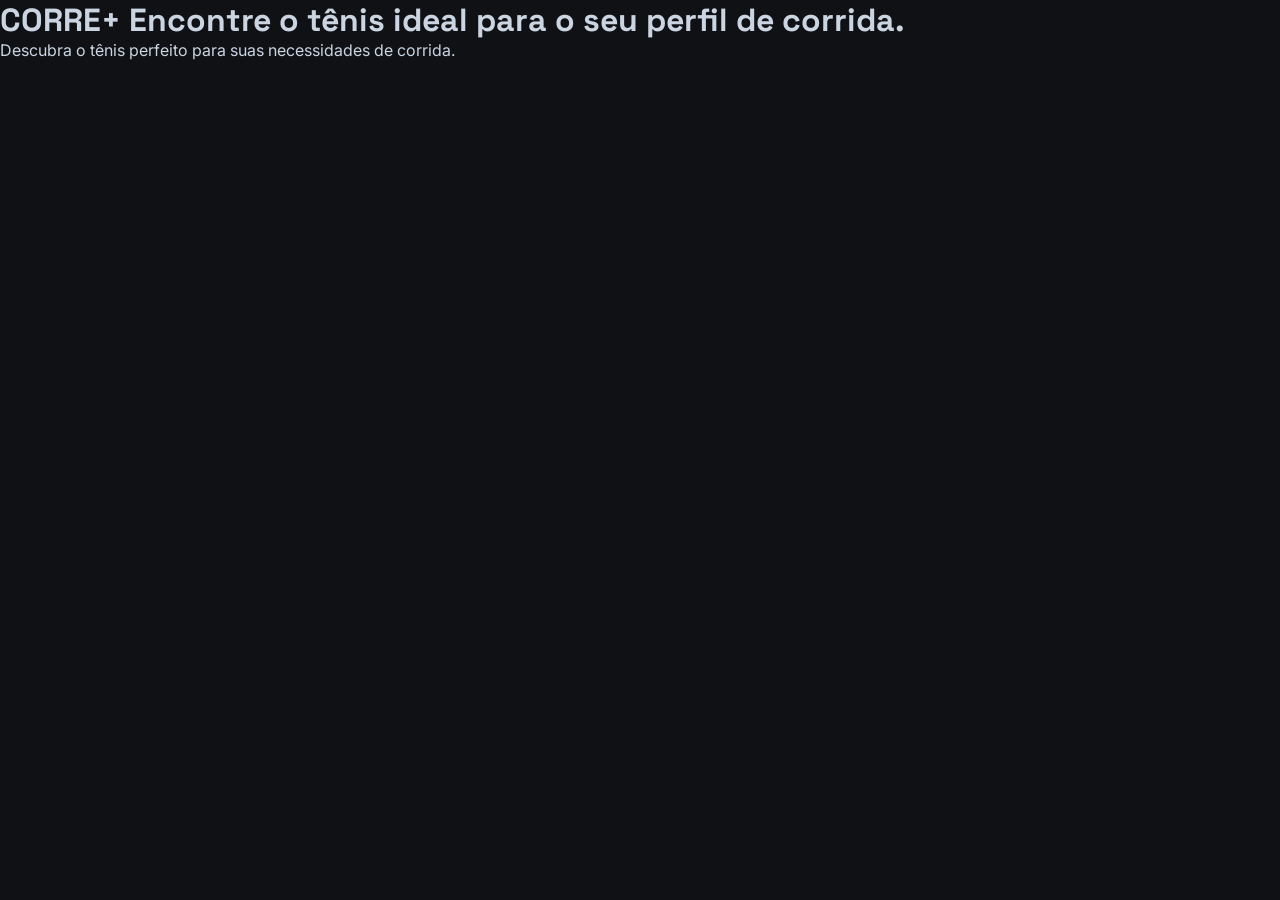
==== index.html @ ab277cb8 "Projeto CORRE+ iniciado em conjunto com gpt e gemini" ====
<!doctype html>
<html lang="pt-br">
  <head>
    <meta charset="UTF-8" />
    <meta name="viewport" content="width=device-width, initial-scale=1.0" />
    <title>CORRE+ Encontre o tênis ideal para o seu perfil de corrida.</title>
    <link rel="stylesheet" href="style.css" />
  </head>
  <body>
    <h1>CORRE+ Encontre o tênis ideal para o seu perfil de corrida.</h1>
    <p>Descubra o tênis perfeito para suas necessidades de corrida.</p>
  </body>
</html>
---- style.css ----
@charset "UTF-8";

@import url("https://fonts.googleapis.com/css2?family=Manrope:wght@200..800&family=Space+Grotesk:wght@300..700&display=swap");
@import url("https://fonts.googleapis.com/css2?family=Inter:ital,opsz,wght@0,14..32,100..900;1,14..32,100..900&family=Manrope:wght@200..800&family=Space+Grotesk:wght@300..700&display=swap");

:root {
  --font-titulos: "Space Grotesk", sans-serif;
  --font-corpo: "Inter", sans-serif;

  --bg: #0f1115;
  --surface: #181c23;
  --card: #232b36;

  --primary: #32d4ff;
  --secondary: #fc4c02;

  --success: #2ecc71;
  --warning: #f9c74f;
  --danger: #ef4444;

  --title: #ffffff;
  --text: #cbd5e1;
  --muted: #94a3b8;
}

* {
  margin: 0;
  padding: 0;
  box-sizing: border-box;
}

body {
  background-color: var(--bg);
  color: var(--text);
}

h1 {
  font-family: var(--font-titulos);
}

p {
  font-family: var(--font-corpo);
}
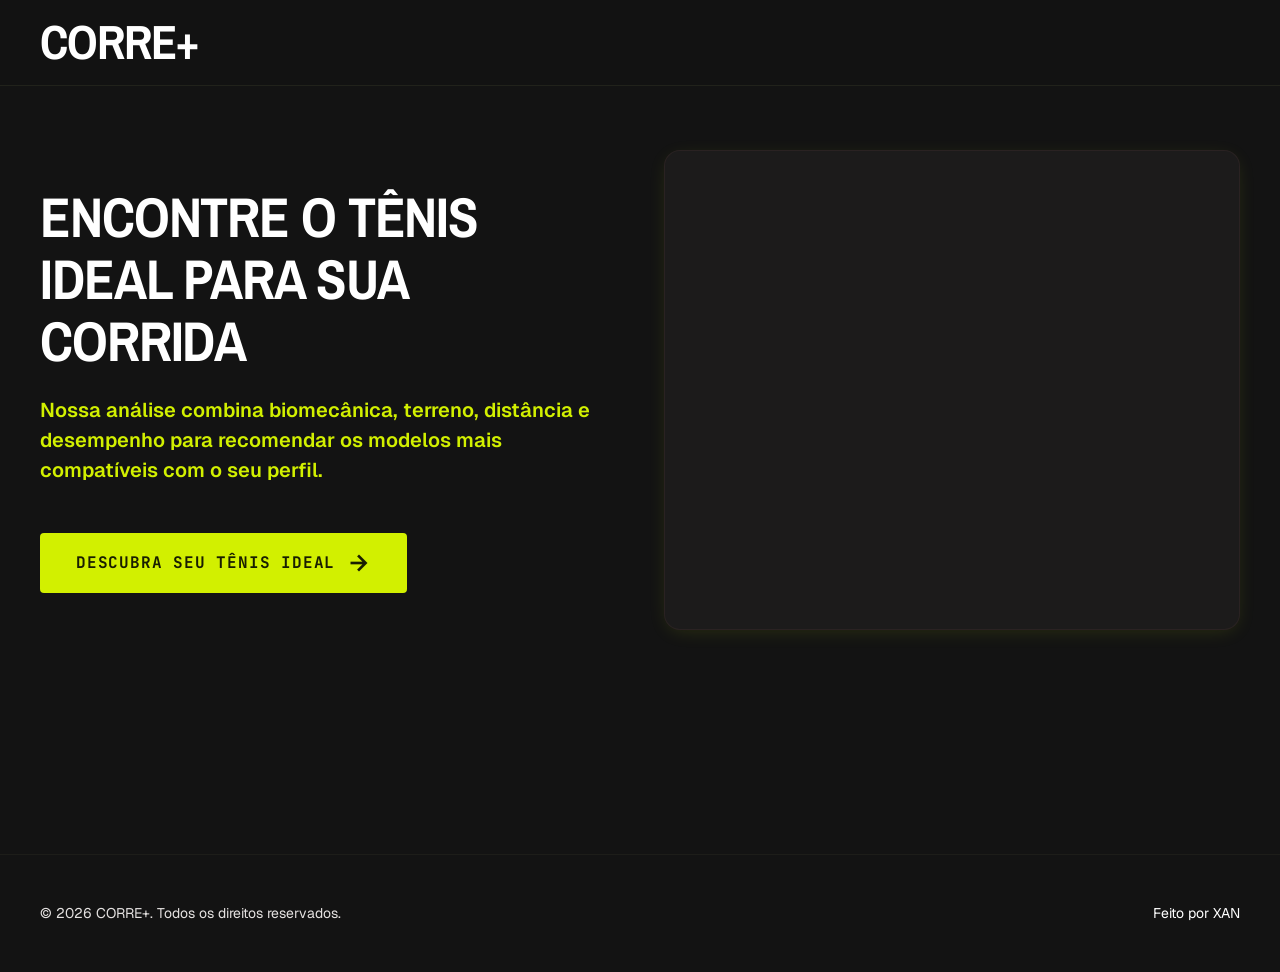
==== commit a65a6fa3: "wip" ====
--- a/index.html
+++ b/index.html
@@ -3,11 +3,85 @@
   <head>
     <meta charset="UTF-8" />
     <meta name="viewport" content="width=device-width, initial-scale=1.0" />
-    <title>CORRE+ Encontre o tênis ideal para o seu perfil de corrida.</title>
+    <title>CORRE+ | Encontre o tênis ideal para o seu perfil de corrida.</title>
+    <link href="https://fonts.googleapis.com" rel="preconnect" />
+    <link crossorigin="" href="https://fonts.gstatic.com" rel="preconnect" />
+    <link
+      href="https://fonts.googleapis.com/css2?family=Archivo+Narrow:ital,wght@0,400..700;1,400..700&amp;family=Geist:wght@100..900&amp;family=JetBrains+Mono:ital,wght@0,100..800;1,100..800&amp;display=swap"
+      rel="stylesheet"
+    />
+    <link
+      href="https://fonts.googleapis.com/css2?family=Material+Symbols+Outlined:wght,FILL@100..700,0..1&amp;display=swap"
+      rel="stylesheet"
+    />
+    <link rel="icon" type="image/png" href="favicon/favicon.ico" />
+    <link
+      rel="apple-touch-icon"
+      sizes="180x180"
+      href="favicon/apple-touch-icon.png"
+    />
+    <link rel="manifest" href="favicon/site.webmanifest" />
     <link rel="stylesheet" href="style.css" />
   </head>
   <body>
-    <h1>CORRE+ Encontre o tênis ideal para o seu perfil de corrida.</h1>
-    <p>Descubra o tênis perfeito para suas necessidades de corrida.</p>
+    <nav class="navbar">
+      <div class="brand">CORRE+</div>
+      <div class="nav-links" style="display: flex">
+        <!-- <a class="nav-item" href="#">Sobre</a> -->
+      </div>
+    </nav>
+    <main class="main-content">
+      <section class="hero-section">
+        <div class="hero-text-col">
+          <h1 class="hero-title">ENCONTRE O TÊNIS IDEAL PARA SUA CORRIDA</h1>
+          <p class="hero-subhead">
+            Nossa análise combina biomecânica, terreno, distância e desempenho
+            para recomendar os modelos mais compatíveis com o seu perfil.
+          </p>
+
+          <div class="hero-actions">
+            <button class="btn-primary">
+              DESCUBRA SEU TÊNIS IDEAL
+              <span
+                class="material-symbols-outlined"
+                style="font-variation-settings: &quot;wght&quot; 600"
+                >arrow_forward</span
+              >
+            </button>
+          </div>
+        </div>
+        <div class="hero-img-col glow-effect">
+          <div
+            class="hero-img"
+            style="
+              background-image: url(&quot;https://lh3.googleusercontent.com/aida-public/[base64]&quot;);
+              background-size: contain;
+              background-repeat: no-repeat;
+              background-color: transparent;
+            "
+          ></div>
+        </div>
+      </section>
+    </main>
+    <footer
+      style="
+        width: 100%;
+        padding: 48px var(--spacing-margin-desktop);
+        border-top: 1px solid rgba(69, 73, 50, 0.2);
+        display: flex;
+        justify-content: space-between;
+        align-items: center;
+        font-size: 14px;
+      "
+      data-stitch-orig-opacity="0.6"
+      class=""
+    >
+      <div class="">© 2026 CORRE+. Todos os direitos reservados.</div>
+      <div style="display: flex; gap: 24px">
+        <a href="https://github.com/xampsdev" target="_blank" class=""
+          >Feito por XAN</a
+        >
+      </div>
+    </footer>
   </body>
 </html>
--- a/style.css
+++ b/style.css
@@ -1,26 +1,75 @@
 @charset "UTF-8";
 
-@import url("https://fonts.googleapis.com/css2?family=Manrope:wght@200..800&family=Space+Grotesk:wght@300..700&display=swap");
-@import url("https://fonts.googleapis.com/css2?family=Inter:ital,opsz,wght@0,14..32,100..900;1,14..32,100..900&family=Manrope:wght@200..800&family=Space+Grotesk:wght@300..700&display=swap");
-
 :root {
-  --font-titulos: "Space Grotesk", sans-serif;
-  --font-corpo: "Inter", sans-serif;
-
-  --bg: #0f1115;
-  --surface: #181c23;
-  --card: #232b36;
-
-  --primary: #32d4ff;
-  --secondary: #fc4c02;
-
-  --success: #2ecc71;
-  --warning: #f9c74f;
-  --danger: #ef4444;
-
-  --title: #ffffff;
-  --text: #cbd5e1;
-  --muted: #94a3b8;
+  /* Colors */
+  --color-outline-variant: #454932;
+  --color-primary-container: #d2f000;
+  --color-on-primary-fixed-variant: #414c00;
+  --color-error: #ffb4ab;
+  --color-background: #131313;
+  --color-inverse-on-surface: #313030;
+  --color-surface-container-lowest: #0e0e0e;
+  --color-on-primary-fixed: #191e00;
+  --color-surface-dim: #131313;
+  --color-surface-container: #201f1f;
+  --color-secondary-container: #00eefc;
+  --color-on-error-container: #ffdad6;
+  --color-surface-container-low: #1c1b1b;
+  --color-primary-fixed-dim: #b8d300;
+  --color-primary-fixed: #d2f000;
+  --color-inverse-surface: #e5e2e1;
+  --color-tertiary-container: #e5e2e1;
+  --color-surface-container-highest: #353534;
+  --color-surface-container-high: #2a2a2a;
+  --color-on-tertiary-container: #656464;
+  --color-on-tertiary: #313030;
+  --color-secondary: #d3fbff;
+  --color-on-surface-variant: #c6c9ab;
+  --color-on-primary: #2c3400;
+  --color-surface: #131313;
+  --color-tertiary-fixed: #e5e2e1;
+  --color-on-tertiary-fixed: #1c1b1b;
+  --color-on-secondary-container: #00686f;
+  --color-on-secondary-fixed: #002022;
+  --color-error-container: #93000a;
+  --color-secondary-fixed: #7df4ff;
+  --color-on-error: #690005;
+  --color-surface-variant: #353534;
+  --color-on-secondary-fixed-variant: #004f54;
+  --color-on-secondary: #00363a;
+  --color-tertiary-fixed-dim: #c8c6c5;
+  --color-tertiary: #ffffff;
+  --color-secondary-fixed-dim: #00dbe9;
+  --color-primary: #ffffff;
+  --color-surface-tint: #b8d300;
+  --color-surface-bright: #3a3939;
+  --color-outline: #909378;
+  --color-on-tertiary-fixed-variant: #474746;
+  --color-on-surface: #e5e2e1;
+  --color-on-primary-container: #5d6b00;
+  --color-on-background: #e5e2e1;
+  --color-inverse-primary: #576500;
+
+  /* Typography */
+  --font-display-lg: "Archivo Narrow", sans-serif;
+  --font-headline-md: "Archivo Narrow", sans-serif;
+  --font-body-lg: "Geist", sans-serif;
+  --font-body-md: "Geist", sans-serif;
+  --font-data-value: "JetBrains Mono", monospace;
+  --font-data-label: "JetBrains Mono", monospace;
+
+  /* Spacing */
+  --spacing-grid-overlay: 32px;
+  --spacing-margin-mobile: 20px;
+  --spacing-margin-desktop: 40px;
+  --spacing-gutter: 16px;
+  --spacing-unit: 4px;
+
+  /* Border Radius */
+  --radius-default: 0.25rem;
+  --radius-lg: 0.5rem;
+  --radius-xl: 16px;
+  --radius-full: 9999px;
 }
 
 * {
@@ -30,14 +79,431 @@
 }
 
 body {
-  background-color: var(--bg);
-  color: var(--text);
-}
-
-h1 {
-  font-family: var(--font-titulos);
-}
-
-p {
-  font-family: var(--font-corpo);
-}
+  background-color: var(--color-background);
+  color: var(--color-on-background);
+  font-family: var(--font-body-md);
+  font-size: 16px;
+  line-height: 1.5;
+  min-height: 100vh;
+  position: relative;
+  overflow-x: hidden;
+}
+
+a {
+  text-decoration: none;
+  color: inherit;
+}
+
+button {
+  background: none;
+  border: none;
+  cursor: pointer;
+  font: inherit;
+  color: inherit;
+}
+
+.bg-grid-pattern {
+  background-size: var(--spacing-grid-overlay) var(--spacing-grid-overlay);
+  background-image:
+    linear-gradient(to right, rgba(255, 255, 255, 0.02) 1px, transparent 1px),
+    linear-gradient(to bottom, rgba(255, 255, 255, 0.02) 1px, transparent 1px);
+  position: fixed;
+  top: 0;
+  left: 0;
+  right: 0;
+  bottom: 0;
+  pointer-events: none;
+  z-index: 0;
+}
+
+.glow-effect {
+  box-shadow: 0 4px 20px -5px rgba(210, 240, 0, 0.15);
+}
+
+.navbar {
+  width: 100%;
+  position: sticky;
+  top: 0;
+  border-bottom: 1px solid rgba(69, 73, 50, 0.3); /* outline-variant */
+  display: flex;
+  justify-content: space-between;
+  align-items: center;
+  padding: 16px var(--spacing-margin-desktop);
+  z-index: 50;
+  backdrop-filter: blur(12px);
+  background-color: rgba(19, 19, 19, 0.8);
+}
+
+.brand {
+  font-family: var(--font-display-lg);
+  font-size: 48px;
+  line-height: 1.1;
+  letter-spacing: -0.02em;
+  font-weight: 700;
+  color: var(--color-primary);
+}
+
+.nav-links {
+  display: none;
+  align-items: center;
+  gap: 32px;
+}
+
+@media (min-width: 768px) {
+  .nav-links {
+    display: flex;
+  }
+}
+
+/* .nav-item {
+  color: var(--color-on-surface-variant);
+  font-weight: 500;
+  transition: color 0.2s;
+}
+
+.nav-item:hover {
+  color: var(--color-primary);
+}
+
+.nav-item.active {
+  color: var(--color-primary-fixed);
+  font-weight: 700;
+  border-bottom: 2px solid var(--color-primary-fixed);
+  padding-bottom: 4px;
+} */
+
+.nav-actions {
+  display: flex;
+  align-items: center;
+  gap: 16px;
+}
+
+.nav-icon {
+  color: var(--color-on-surface-variant);
+  transition: color 0.2s;
+  cursor: pointer;
+}
+
+.nav-icon:hover {
+  color: var(--color-primary);
+}
+
+.main-content {
+  position: relative;
+  z-index: 10;
+  width: 100%;
+  max-width: 1440px;
+  margin: 0 auto;
+  padding: 64px var(--spacing-margin-desktop) 128px;
+  display: flex;
+  flex-direction: column;
+  align-items: center;
+}
+
+@media (max-width: 767px) {
+  .main-content {
+    padding-left: var(--spacing-margin-mobile);
+    padding-right: var(--spacing-margin-mobile);
+  }
+  .navbar {
+    padding-left: var(--spacing-margin-mobile);
+    padding-right: var(--spacing-margin-mobile);
+  }
+}
+
+.hero-section {
+  width: 100%;
+  display: grid;
+  grid-template-columns: 1fr;
+  gap: var(--spacing-gutter);
+  margin-bottom: 96px;
+  align-items: center;
+}
+
+@media (min-width: 768px) {
+  .hero-section {
+    grid-template-columns: repeat(12, 1fr);
+    gap: 48px;
+  }
+}
+
+.hero-text-col {
+  display: flex;
+  flex-direction: column;
+  gap: 24px;
+}
+
+@media (min-width: 768px) {
+  .hero-text-col {
+    grid-column: span 6 / span 6;
+  }
+}
+
+.hero-title {
+  font-family: var(--font-display-lg);
+  font-size: 42px;
+  line-height: 1.1;
+  letter-spacing: -0.02em;
+  font-weight: 700;
+  color: var(--color-primary);
+}
+
+@media (min-width: 768px) {
+  .hero-title {
+    font-size: 56px;
+  }
+}
+
+.hero-title-highlight {
+  color: var(--color-primary-container);
+}
+
+.hero-subhead {
+  font-family: var(--font-body-lg);
+  font-size: 20px;
+  font-weight: 600;
+  color: var(--color-primary-container);
+  margin-bottom: 8px;
+}
+
+.hero-desc {
+  font-family: var(--font-body-lg);
+  font-size: 18px;
+  line-height: 1.6;
+  color: var(--color-on-surface-variant);
+  max-width: 42rem;
+}
+
+.hero-actions {
+  display: flex;
+  gap: 16px;
+  margin-top: 16px;
+}
+
+.btn-primary {
+  background-color: var(--color-primary-container);
+  color: var(--color-on-primary-fixed);
+  font-family: var(--font-data-label);
+  font-size: 16px;
+  font-weight: 700;
+  letter-spacing: 0.05em;
+  text-transform: uppercase;
+  padding: 18px 36px;
+  border-radius: var(--radius-default);
+  display: flex;
+  align-items: center;
+  gap: 12px;
+  transition:
+    background-color 0.2s,
+    transform 0.2s;
+}
+
+.btn-primary:hover {
+  background-color: var(--color-surface-tint);
+  transform: translateY(-2px);
+}
+
+.hero-img-col {
+  height: 480px;
+  position: relative;
+  border-radius: var(--radius-xl);
+  border: 1px solid rgba(73, 50, 50, 0.3);
+  background-color: var(--color-surface-container-low);
+  overflow: hidden;
+}
+
+@media (min-width: 768px) {
+  .hero-img-col {
+    grid-column: span 6 / span 6;
+  }
+}
+
+.hero-img {
+  width: 100%;
+  height: 100%;
+  background-size: cover;
+  background-position: center;
+}
+
+.quiz-section {
+  width: 100%;
+  max-width: 56rem;
+  background-color: rgba(
+    42,
+    42,
+    42,
+    0.6
+  ); /* surface-container-high with opacity */
+  backdrop-filter: blur(24px);
+  border: 1px solid rgba(69, 73, 50, 0.3);
+  border-radius: var(--radius-xl);
+  padding: 48px;
+  box-shadow: 0 10px 30px -10px rgba(0, 0, 0, 0.3);
+  position: relative;
+  overflow: hidden;
+}
+
+.quiz-header {
+  display: flex;
+  flex-direction: column;
+  gap: 24px;
+  margin-bottom: 48px;
+}
+
+.quiz-title-row {
+  display: flex;
+  justify-content: space-between;
+  align-items: flex-end;
+}
+
+.quiz-title {
+  font-family: var(--font-headline-md);
+  font-size: 28px;
+  font-weight: 600;
+  line-height: 1.2;
+  color: var(--color-primary);
+}
+
+.progress-bar-bg {
+  width: 100%;
+  height: var(--spacing-unit);
+  background-color: var(--color-surface-container-lowest);
+  border-radius: var(--radius-full);
+  overflow: hidden;
+}
+
+.progress-bar-fill {
+  height: 100%;
+  width: 25%;
+  background: var(--color-primary-container);
+  border-radius: var(--radius-full);
+}
+
+.quiz-content {
+  animation: fadeIn 0.3s ease-out;
+}
+
+@keyframes fadeIn {
+  from {
+    opacity: 0;
+    transform: translateY(10px);
+  }
+  to {
+    opacity: 1;
+    transform: translateY(0);
+  }
+}
+
+.question-title {
+  font-family: var(--font-headline-md);
+  font-size: 24px;
+  color: var(--color-primary);
+  margin-bottom: 32px;
+  text-align: center;
+}
+
+.options-grid {
+  display: grid;
+  grid-template-columns: 1fr;
+  gap: 24px;
+}
+
+@media (min-width: 768px) {
+  .options-grid {
+    grid-template-columns: repeat(3, 1fr);
+  }
+}
+
+.option-card {
+  display: flex;
+  flex-direction: column;
+  align-items: center;
+  justify-content: center;
+  gap: 16px;
+  padding: 32px;
+  border-radius: var(--radius-default);
+  transition: all 0.2s;
+  position: relative;
+}
+
+.option-card.inactive {
+  background-color: var(--color-surface-container-low);
+  border: 1px solid var(--color-outline-variant);
+}
+
+.option-card.inactive:hover {
+  border-color: var(--color-primary-container);
+  background-color: var(--color-surface-container);
+}
+
+.option-card.inactive:hover .option-icon {
+  color: var(--color-primary-container);
+}
+
+.option-card.active {
+  background-color: var(--color-surface-container);
+  border: 1px solid var(--color-primary-container);
+  overflow: hidden;
+}
+
+.option-icon {
+  font-size: 42px;
+  transition: color 0.2s;
+}
+
+.option-card.inactive .option-icon {
+  color: var(--color-on-surface-variant);
+}
+
+.option-card.active .option-icon {
+  color: var(--color-primary-container);
+}
+
+.option-title {
+  font-family: var(--font-data-label);
+  font-size: 16px;
+  font-weight: 700;
+  text-transform: uppercase;
+  color: var(--color-primary);
+}
+
+.option-desc {
+  font-family: var(--font-body-md);
+  font-size: 14px;
+  color: var(--color-on-surface-variant);
+  text-align: center;
+}
+
+.quiz-actions {
+  display: flex;
+  justify-content: flex-end;
+  margin-top: 48px;
+}
+
+.btn-secondary {
+  background-color: transparent;
+  border: 1px solid var(--color-primary-container);
+  color: var(--color-primary-container);
+  font-family: var(--font-data-label);
+  font-size: 14px;
+  font-weight: 700;
+  text-transform: uppercase;
+  padding: 16px 36px;
+  border-radius: var(--radius-default);
+  display: flex;
+  align-items: center;
+  gap: 8px;
+  transition: background-color 0.2s;
+}
+
+.btn-secondary:hover {
+  background-color: rgba(210, 240, 0, 0.1);
+}
+
+footer a {
+  color: var(--color-tertiary);
+  text-decoration: none;
+}
+footer a:hover {
+  color: var(--color-primary-container);
+}
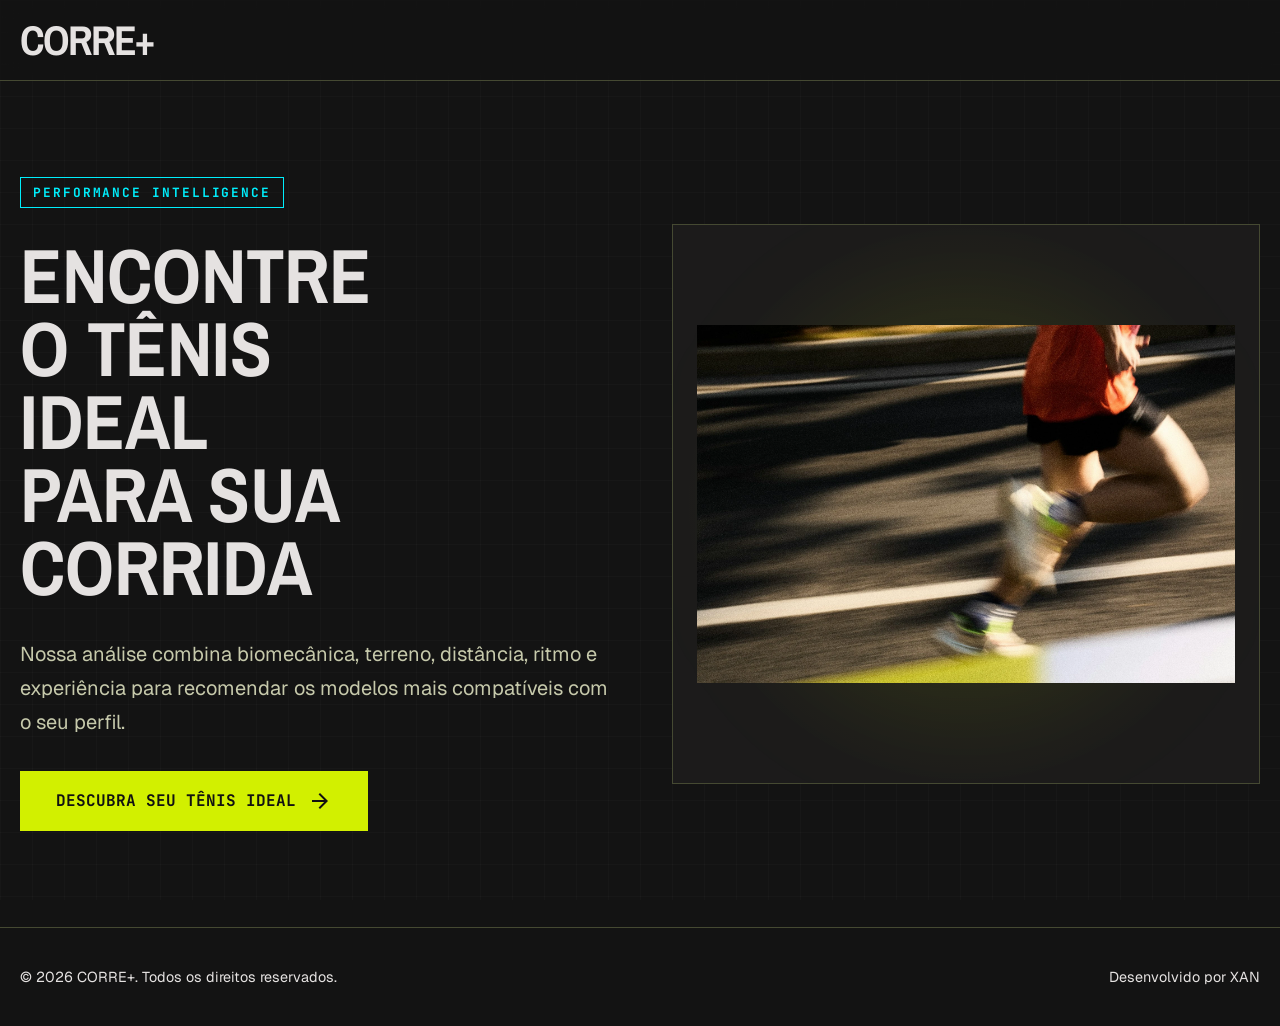
==== commit 152c9b4a: "muita coisa" ====
--- a/index.html
+++ b/index.html
@@ -1,86 +1,101 @@
 <!doctype html>
-<html lang="pt-br">
+<html lang="pt-BR">
   <head>
     <meta charset="UTF-8" />
     <meta name="viewport" content="width=device-width, initial-scale=1.0" />
-    <title>CORRE+ | Encontre o tênis ideal para o seu perfil de corrida.</title>
-    <link href="https://fonts.googleapis.com" rel="preconnect" />
-    <link crossorigin="" href="https://fonts.gstatic.com" rel="preconnect" />
+
+    <title>CORRE+ | Encontre o tênis ideal para sua corrida</title>
+
+    <meta
+      name="description"
+      content="Descubra o tênis ideal para corrida através de uma análise baseada em biomecânica, terreno, distância e desempenho."
+    />
+
+    <!-- Google Fonts -->
+
+    <link rel="preconnect" href="https://fonts.googleapis.com" />
+    <link rel="preconnect" href="https://fonts.gstatic.com" crossorigin />
+
     <link
-      href="https://fonts.googleapis.com/css2?family=Archivo+Narrow:ital,wght@0,400..700;1,400..700&amp;family=Geist:wght@100..900&amp;family=JetBrains+Mono:ital,wght@0,100..800;1,100..800&amp;display=swap"
+      href="https://fonts.googleapis.com/css2?family=Archivo+Narrow:wght@400;600;700&family=Geist:wght@300;400;500;600;700&family=JetBrains+Mono:wght@400;500;700&display=swap"
       rel="stylesheet"
     />
+
+    <!-- Material Symbols -->
+
     <link
-      href="https://fonts.googleapis.com/css2?family=Material+Symbols+Outlined:wght,FILL@100..700,0..1&amp;display=swap"
+      href="https://fonts.googleapis.com/css2?family=Material+Symbols+Outlined"
       rel="stylesheet"
     />
-    <link rel="icon" type="image/png" href="favicon/favicon.ico" />
+
+    <!-- Favicons -->
+
+    <link rel="icon" href="favicon/favicon.ico" />
     <link
       rel="apple-touch-icon"
       sizes="180x180"
       href="favicon/apple-touch-icon.png"
     />
+
     <link rel="manifest" href="favicon/site.webmanifest" />
-    <link rel="stylesheet" href="style.css" />
+
+    <!-- CSS -->
+
+    <link rel="stylesheet" href="css/main.css" />
+    <link rel="stylesheet" href="css/paginas/home.css" />
   </head>
+
   <body>
-    <nav class="navbar">
-      <div class="brand">CORRE+</div>
-      <div class="nav-links" style="display: flex">
-        <!-- <a class="nav-item" href="#">Sobre</a> -->
+    <div class="bg-grid"></div>
+
+    <header class="navbar">
+      <div class="container">
+        <a href="index.html" class="brand"> CORRE+ </a>
       </div>
-    </nav>
-    <main class="main-content">
-      <section class="hero-section">
-        <div class="hero-text-col">
+    </header>
+
+    <main>
+      <section class="hero container">
+        <div class="hero-content">
+          <span class="hero-tag"> PERFORMANCE INTELLIGENCE </span>
+
           <h1 class="hero-title">ENCONTRE O TÊNIS IDEAL PARA SUA CORRIDA</h1>
-          <p class="hero-subhead">
-            Nossa análise combina biomecânica, terreno, distância e desempenho
-            para recomendar os modelos mais compatíveis com o seu perfil.
+
+          <p class="hero-subtitle">
+            Nossa análise combina biomecânica, terreno, distância, ritmo e
+            experiência para recomendar os modelos mais compatíveis com o seu
+            perfil.
           </p>
 
           <div class="hero-actions">
-            <button class="btn-primary">
-              DESCUBRA SEU TÊNIS IDEAL
-              <span
-                class="material-symbols-outlined"
-                style="font-variation-settings: &quot;wght&quot; 600"
-                >arrow_forward</span
-              >
-            </button>
+            <a href="quiz.html" class="btn btn-primary">
+              Descubra seu tênis ideal
+
+              <span class="material-symbols-outlined"> arrow_forward </span>
+            </a>
           </div>
         </div>
-        <div class="hero-img-col glow-effect">
-          <div
-            class="hero-img"
-            style="
-              background-image: url(&quot;https://lh3.googleusercontent.com/aida-public/[base64]&quot;);
-              background-size: contain;
-              background-repeat: no-repeat;
-              background-color: transparent;
-            "
-          ></div>
+
+        <div class="hero-image">
+          <img
+            src="imgs/home-shoes.webp"
+            alt="Corredor em análise biomecânica"
+          />
         </div>
       </section>
     </main>
-    <footer
-      style="
-        width: 100%;
-        padding: 48px var(--spacing-margin-desktop);
-        border-top: 1px solid rgba(69, 73, 50, 0.2);
-        display: flex;
-        justify-content: space-between;
-        align-items: center;
-        font-size: 14px;
-      "
-      data-stitch-orig-opacity="0.6"
-      class=""
-    >
-      <div class="">© 2026 CORRE+. Todos os direitos reservados.</div>
-      <div style="display: flex; gap: 24px">
-        <a href="https://github.com/xampsdev" target="_blank" class=""
-          >Feito por XAN</a
+
+    <footer class="footer">
+      <div class="container">
+        <p>© 2026 CORRE+. Todos os direitos reservados.</p>
+
+        <a
+          href="https://github.com/xampsdev"
+          target="_blank"
+          rel="noopener noreferrer"
         >
+          Desenvolvido por XAN
+        </a>
       </div>
     </footer>
   </body>
--- a/css/main.css
+++ b/css/main.css
@@ -0,0 +1,8 @@
+@import url("reset.css");
+@import url("tokens.css");
+@import url("base.css");
+@import url("layout.css");
+
+@import url("componentes/buttons.css");
+@import url("componentes/navbar.css");
+@import url("componentes/footer.css");
--- a/css/paginas/home.css
+++ b/css/paginas/home.css
@@ -0,0 +1,211 @@
+/* ==========================================================
+   HERO
+========================================================== */
+
+.hero {
+  min-height: calc(100vh - 80px);
+
+  display: grid;
+  align-items: center;
+  gap: var(--space-8);
+
+  padding: var(--space-9) 0;
+}
+
+@media (min-width: 992px) {
+  .hero {
+    grid-template-columns: repeat(2, 1fr);
+  }
+}
+
+/* ==========================================================
+   HERO CONTENT
+========================================================== */
+
+.hero-content {
+  display: flex;
+  flex-direction: column;
+  gap: var(--space-6);
+}
+
+.hero-tag {
+  display: inline-flex;
+  align-self: flex-start;
+
+  padding: 6px 12px;
+
+  border: 1px solid var(--secondary);
+
+  color: var(--secondary);
+
+  font-family: var(--font-mono);
+  font-size: 0.8rem;
+  font-weight: 700;
+  letter-spacing: 0.12rem;
+
+  text-transform: uppercase;
+}
+
+.hero-title {
+  font-family: var(--font-title);
+
+  font-size: var(--fs-display);
+
+  font-weight: 700;
+
+  line-height: 0.95;
+
+  text-transform: uppercase;
+
+  color: var(--text);
+
+  max-width: 10ch;
+}
+
+.hero-subtitle {
+  max-width: 650px;
+
+  font-size: var(--fs-subtitle);
+
+  line-height: 1.7;
+
+  color: var(--text-muted);
+}
+
+.hero-actions {
+  display: flex;
+  flex-wrap: wrap;
+  gap: var(--space-4);
+}
+
+/* ==========================================================
+   HERO IMAGE
+========================================================== */
+
+.hero-image {
+  position: relative;
+
+  display: flex;
+  justify-content: center;
+  align-items: center;
+
+  min-height: 560px;
+
+  padding: var(--space-5);
+
+  background: var(--surface);
+
+  border: 1px solid var(--border);
+
+  overflow: hidden;
+}
+
+.hero-image::before {
+  content: "";
+
+  position: absolute;
+
+  inset: 0;
+
+  background: radial-gradient(
+    circle at center,
+    rgba(210, 240, 0, 0.1),
+    transparent 70%
+  );
+
+  pointer-events: none;
+}
+
+.hero-image img {
+  width: 100%;
+  height: auto;
+
+  object-fit: contain;
+
+  z-index: 2;
+
+  animation: float 6s ease-in-out infinite;
+}
+
+/* ==========================================================
+   GLOW
+========================================================== */
+
+.hero-image::after {
+  content: "";
+
+  position: absolute;
+
+  width: 320px;
+  height: 320px;
+
+  border-radius: 50%;
+
+  background: rgba(210, 240, 0, 0.1);
+
+  filter: blur(90px);
+
+  z-index: 1;
+}
+
+/* ==========================================================
+   ANIMATION
+========================================================== */
+
+@keyframes float {
+  0% {
+    transform: translateY(0);
+  }
+
+  50% {
+    transform: translateY(-10px);
+  }
+
+  100% {
+    transform: translateY(0);
+  }
+}
+
+/* ==========================================================
+   RESPONSIVO
+========================================================== */
+
+@media (max-width: 991px) {
+  .hero {
+    padding: var(--space-8) 0;
+  }
+
+  .hero-content {
+    order: 2;
+
+    text-align: center;
+
+    align-items: center;
+  }
+
+  .hero-title {
+    max-width: 100%;
+  }
+
+  .hero-subtitle {
+    max-width: 100%;
+  }
+
+  .hero-image {
+    order: 1;
+
+    min-height: 380px;
+  }
+}
+
+@media (max-width: 576px) {
+  .hero {
+    gap: var(--space-6);
+  }
+
+  .hero-image {
+    min-height: 280px;
+
+    padding: var(--space-4);
+  }
+}
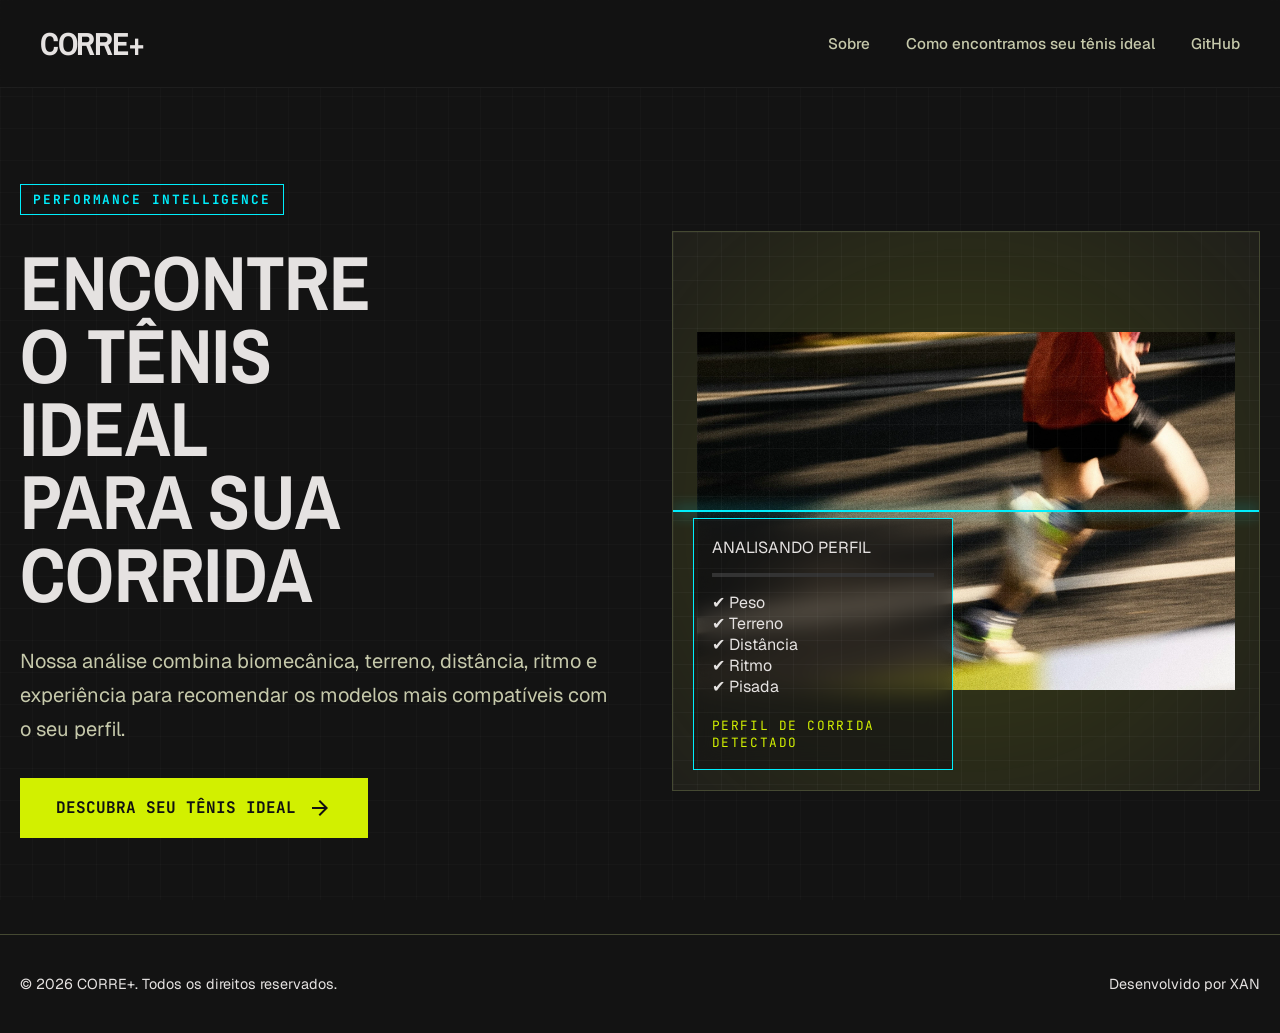
==== commit 392a7654: "home index, css e js wip" ====
--- a/index.html
+++ b/index.html
@@ -48,10 +48,26 @@
   <body>
     <div class="bg-grid"></div>
 
-    <header class="navbar">
-      <div class="container">
-        <a href="index.html" class="brand"> CORRE+ </a>
+    <header class="navbar" id="navbar">
+      <div class="brand">
+        <a href="index.html">CORRE+</a>
       </div>
+
+      <nav>
+        <ul class="nav-links">
+          <li><a href="#sobre">Sobre</a></li>
+          <li><a href="#como-funciona">Como encontramos seu tênis ideal</a></li>
+          <li>
+            <a
+              href="https://github.com/xampsdev/Corre-"
+              target="_blank"
+              rel="noopener noreferrer"
+            >
+              GitHub
+            </a>
+          </li>
+        </ul>
+      </nav>
     </header>
 
     <main>
@@ -77,10 +93,31 @@
         </div>
 
         <div class="hero-image">
-          <img
-            src="imgs/home-shoes.webp"
-            alt="Corredor em análise biomecânica"
-          />
+          <img src="imgs/home-shoes.webp" alt="Corredor" />
+
+          <div class="scanner-line"></div>
+
+          <div class="hud">
+            <span class="hud-title"> ANALISANDO PERFIL </span>
+
+            <div class="progress">
+              <div class="progress-fill"></div>
+            </div>
+
+            <ul>
+              <li>✔ Peso</li>
+
+              <li>✔ Terreno</li>
+
+              <li>✔ Distância</li>
+
+              <li>✔ Ritmo</li>
+
+              <li>✔ Pisada</li>
+            </ul>
+
+            <span class="hud-status"> PERFIL DE CORRIDA DETECTADO </span>
+          </div>
         </div>
       </section>
     </main>
@@ -98,5 +135,6 @@
         </a>
       </div>
     </footer>
+    <script src="js/home.js"></script>
   </body>
 </html>
--- a/css/paginas/home.css
+++ b/css/paginas/home.css
@@ -105,15 +105,11 @@
 
   position: absolute;
 
-  inset: 0;
-
-  background: radial-gradient(
-    circle at center,
-    rgba(210, 240, 0, 0.1),
-    transparent 70%
-  );
-
-  pointer-events: none;
+  inset: -30%;
+
+  background: radial-gradient(circle, rgba(210, 240, 0, 0.18), transparent 70%);
+
+  filter: blur(70px);
 }
 
 .hero-image img {
@@ -122,9 +118,113 @@
 
   object-fit: contain;
 
-  z-index: 2;
+  z-index: 0;
 
   animation: float 6s ease-in-out infinite;
+}
+
+.scanner-line {
+  position: absolute;
+
+  left: 0;
+
+  width: 100%;
+
+  height: 2px;
+
+  background: var(--secondary);
+
+  box-shadow: 0 0 15px var(--secondary);
+
+  animation: scan 4s linear infinite;
+}
+
+@keyframes scan {
+  0% {
+    top: 5%;
+  }
+
+  100% {
+    top: 95%;
+  }
+}
+
+.hud {
+  position: absolute;
+
+  bottom: 20px;
+
+  left: 20px;
+
+  width: 260px;
+
+  padding: 18px;
+
+  background: rgba(20, 20, 20, 0.65);
+
+  backdrop-filter: blur(12px);
+
+  border: 1px solid var(--secondary);
+}
+
+.hud-status {
+  display: block;
+
+  margin-top: 20px;
+
+  font-family: var(--font-mono);
+
+  font-size: 0.8rem;
+
+  color: var(--primary);
+
+  letter-spacing: 0.1rem;
+}
+
+.progress {
+  height: 4px;
+
+  background: #333;
+
+  margin: 15px 0;
+
+  overflow: hidden;
+}
+
+.progress-fill {
+  width: 0;
+
+  height: 100%;
+
+  background: linear-gradient(90deg, var(--secondary), var(--primary));
+
+  animation: loading 3s infinite;
+}
+
+@keyframes loading {
+  0% {
+    width: 0;
+  }
+
+  100% {
+    width: 100%;
+  }
+}
+
+.crosshair {
+  position: absolute;
+
+  top: 50%;
+
+  left: 50%;
+
+  width: 40px;
+
+  height: 40px;
+
+  transform: translate(-50%, -50%);
+
+  border: 1px solid var(--secondary);
 }
 
 /* ==========================================================
@@ -136,16 +236,15 @@
 
   position: absolute;
 
-  width: 320px;
-  height: 320px;
-
-  border-radius: 50%;
-
-  background: rgba(210, 240, 0, 0.1);
-
-  filter: blur(90px);
-
-  z-index: 1;
+  inset: 0;
+
+  background-image:
+    linear-gradient(rgba(255, 255, 255, 0.03) 1px, transparent 1px),
+    linear-gradient(90deg, rgba(255, 255, 255, 0.03) 1px, transparent 1px);
+
+  background-size: 24px 24px;
+
+  pointer-events: none;
 }
 
 /* ==========================================================
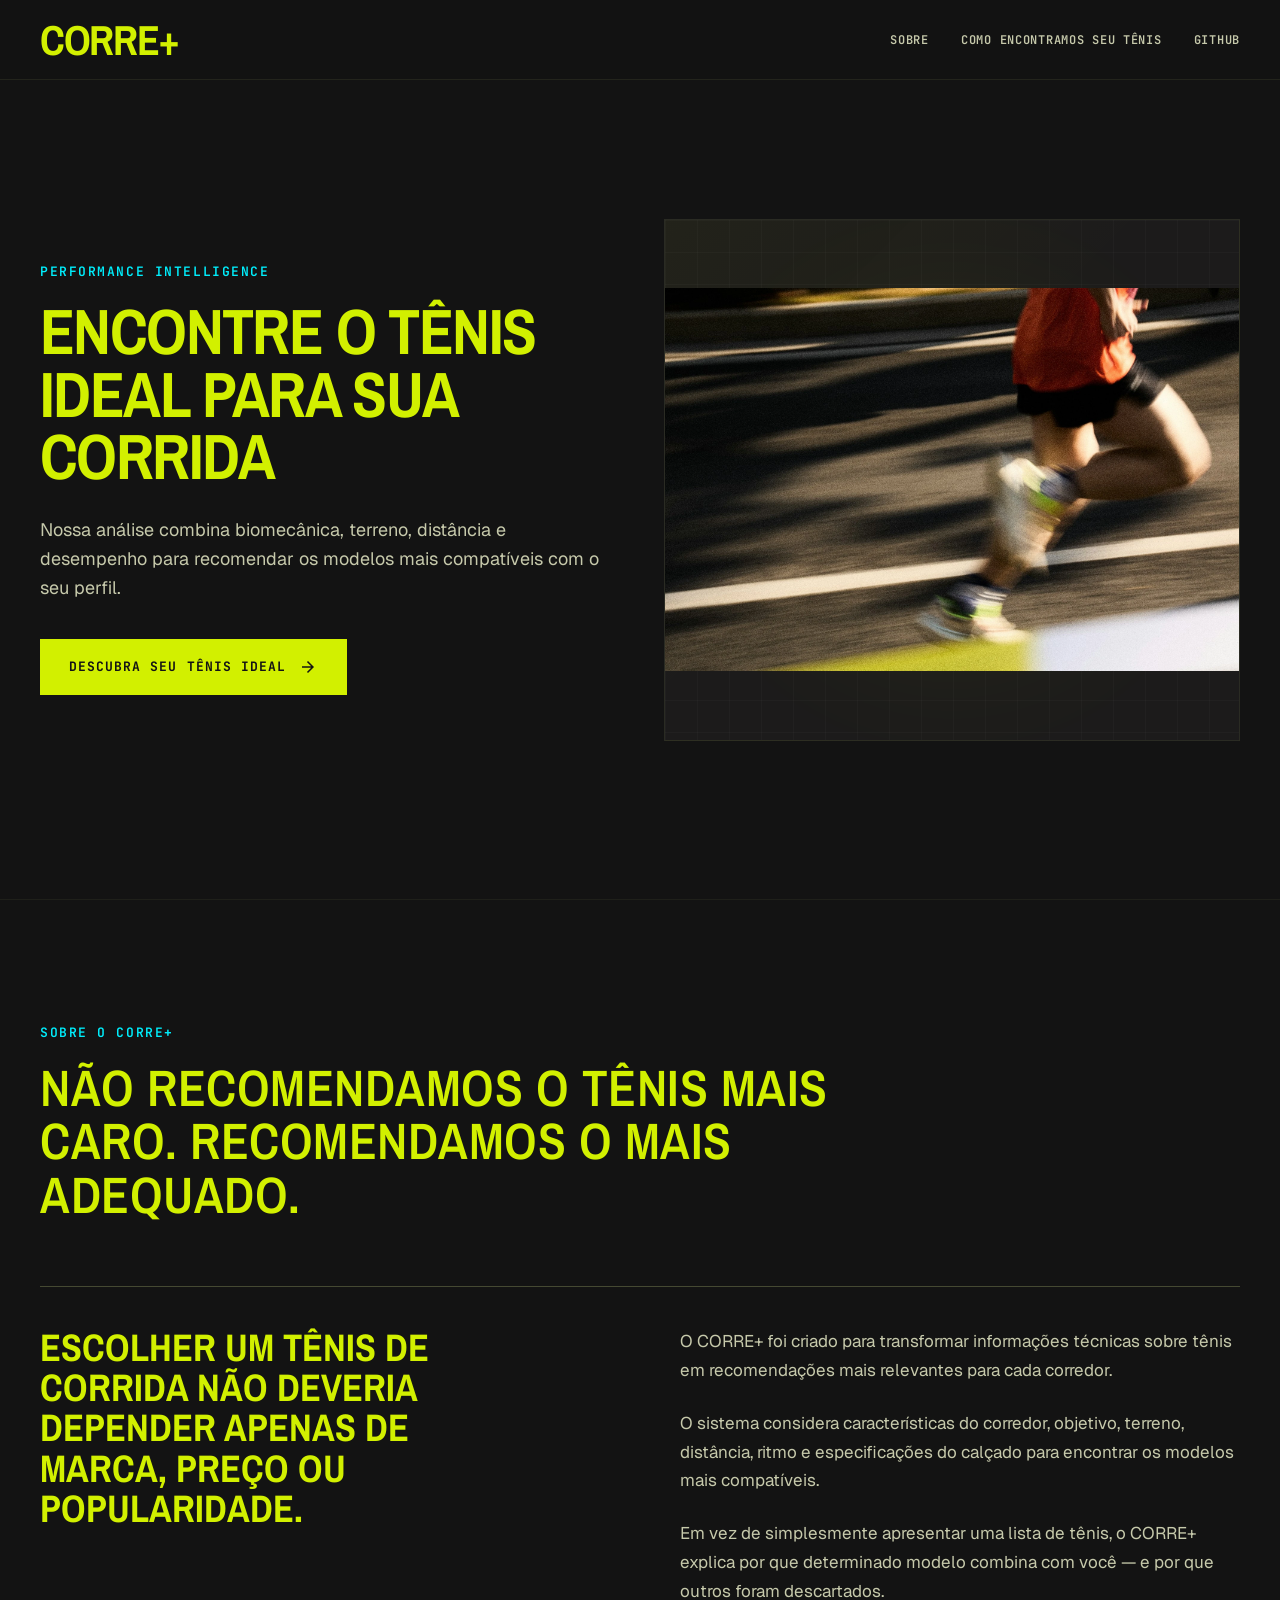
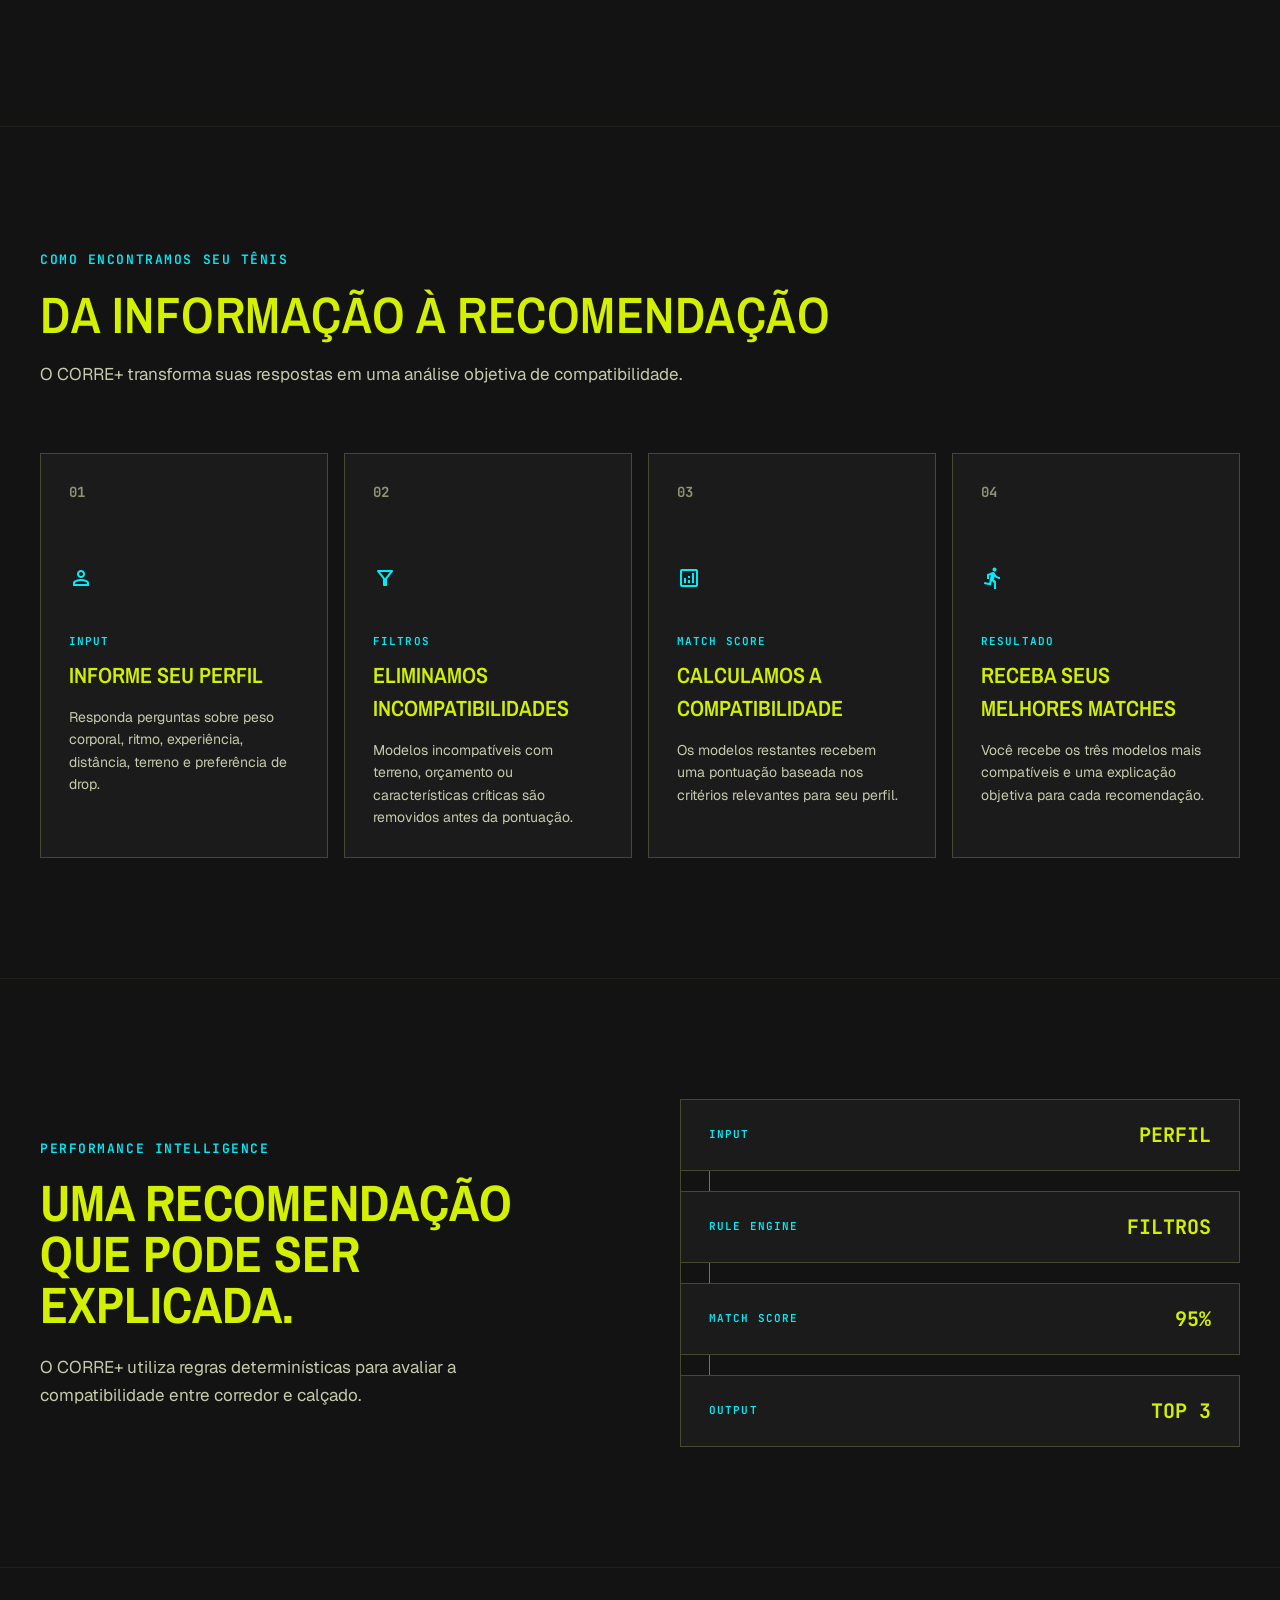
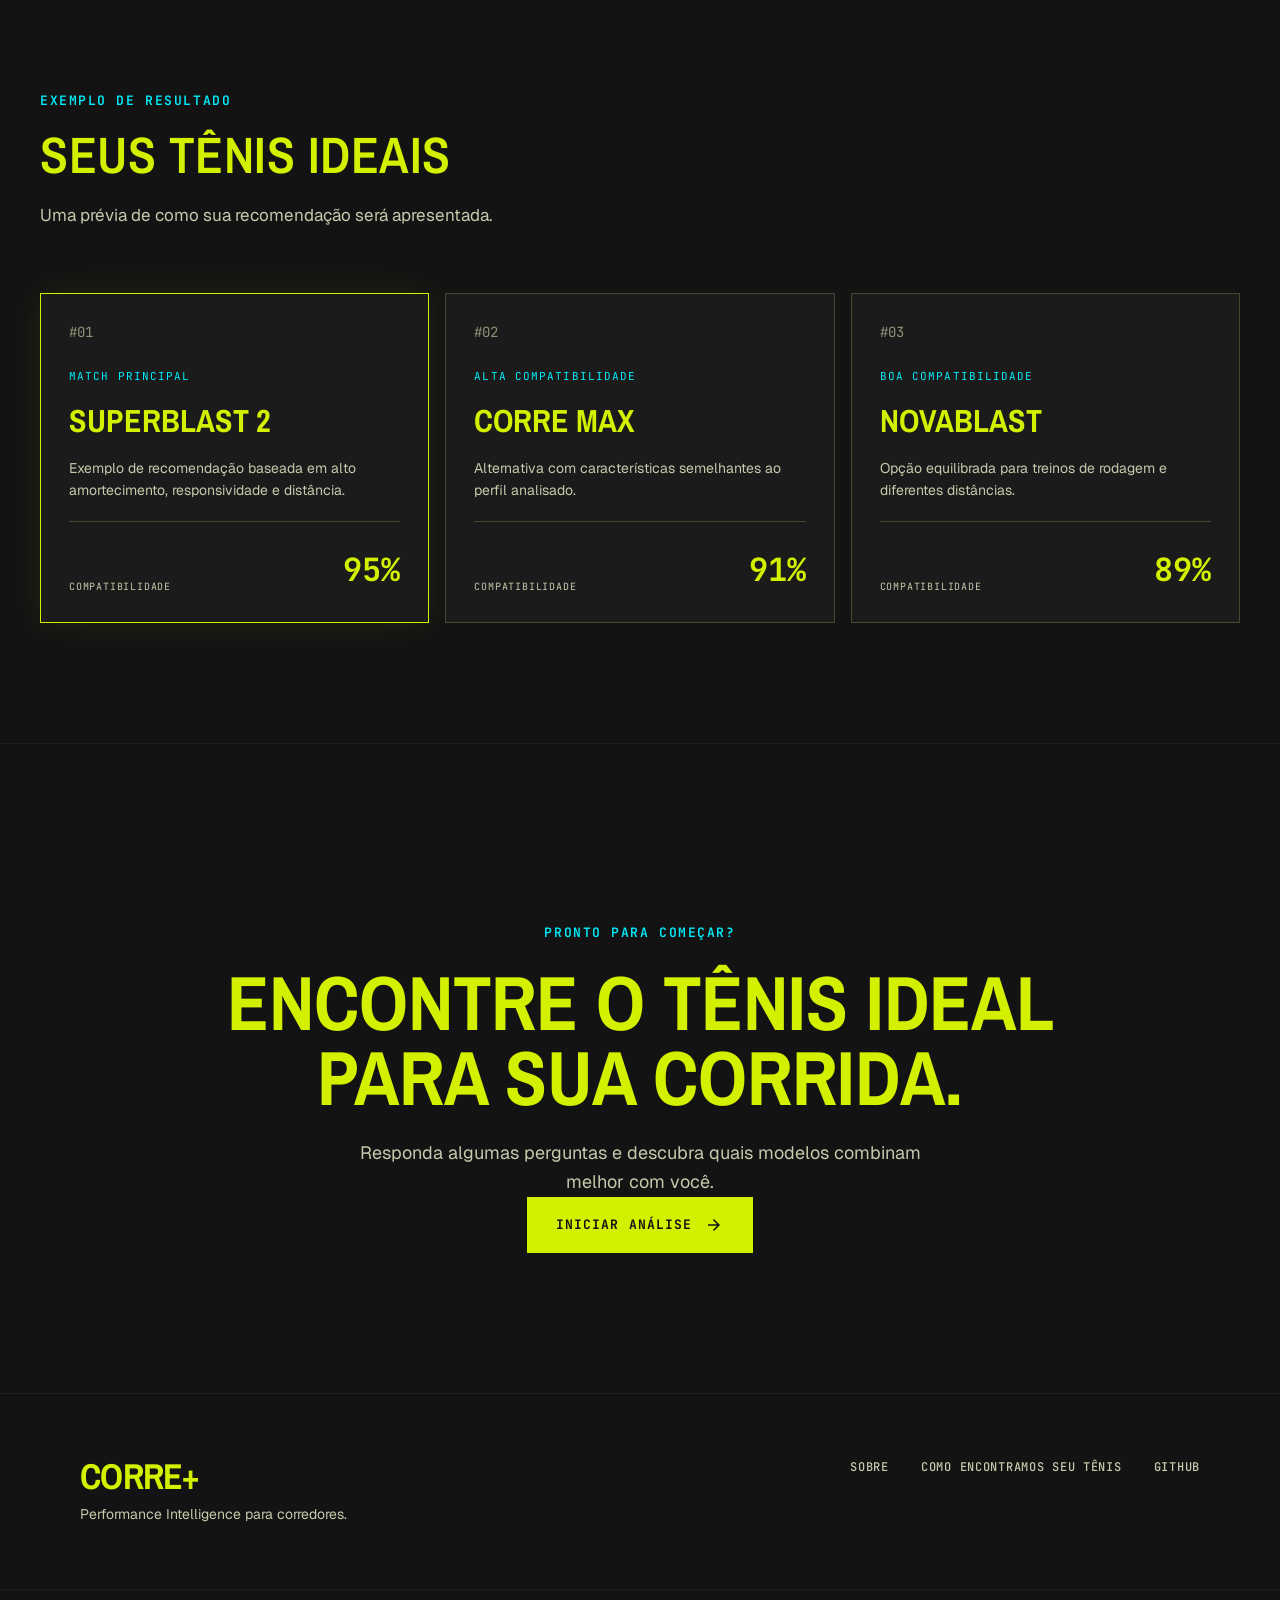
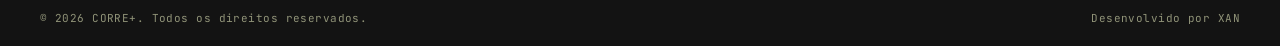
==== commit 0b6edd81: "update geral refatoração no html e css. WIP" ====
--- a/index.html
+++ b/index.html
@@ -2,35 +2,37 @@
 <html lang="pt-BR">
   <head>
     <meta charset="UTF-8" />
+
     <meta name="viewport" content="width=device-width, initial-scale=1.0" />
-
-    <title>CORRE+ | Encontre o tênis ideal para sua corrida</title>
 
     <meta
       name="description"
-      content="Descubra o tênis ideal para corrida através de uma análise baseada em biomecânica, terreno, distância e desempenho."
+      content="CORRE+ — encontre o tênis de corrida mais compatível com seu perfil, terreno, distância e desempenho."
     />
 
+    <meta name="theme-color" content="#131313" />
+
+    <title>CORRE+ | Encontre o tênis ideal para sua corrida</title>
+
     <!-- Google Fonts -->
-
     <link rel="preconnect" href="https://fonts.googleapis.com" />
+
     <link rel="preconnect" href="https://fonts.gstatic.com" crossorigin />
 
     <link
-      href="https://fonts.googleapis.com/css2?family=Archivo+Narrow:wght@400;600;700&family=Geist:wght@300;400;500;600;700&family=JetBrains+Mono:wght@400;500;700&display=swap"
+      href="https://fonts.googleapis.com/css2?family=Archivo+Narrow:ital,wght@0,400..700;1,400..700&family=Geist:wght@100..900&family=JetBrains+Mono:ital,wght@0,100..800;1,100..800&display=swap"
       rel="stylesheet"
     />
 
     <!-- Material Symbols -->
-
     <link
-      href="https://fonts.googleapis.com/css2?family=Material+Symbols+Outlined"
+      href="https://fonts.googleapis.com/css2?family=Material+Symbols+Outlined:FILL,wght@0..1,100..700"
       rel="stylesheet"
     />
 
-    <!-- Favicons -->
-
-    <link rel="icon" href="favicon/favicon.ico" />
+    <!-- Favicon -->
+    <link rel="icon" type="image/png" href="favicon/favicon.ico" />
+
     <link
       rel="apple-touch-icon"
       sizes="180x180"
@@ -40,101 +42,460 @@
     <link rel="manifest" href="favicon/site.webmanifest" />
 
     <!-- CSS -->
-
     <link rel="stylesheet" href="css/main.css" />
-    <link rel="stylesheet" href="css/paginas/home.css" />
   </head>
 
   <body>
-    <div class="bg-grid"></div>
-
-    <header class="navbar" id="navbar">
-      <div class="brand">
-        <a href="index.html">CORRE+</a>
-      </div>
-
-      <nav>
-        <ul class="nav-links">
-          <li><a href="#sobre">Sobre</a></li>
-          <li><a href="#como-funciona">Como encontramos seu tênis ideal</a></li>
-          <li>
-            <a
-              href="https://github.com/xampsdev/Corre-"
-              target="_blank"
-              rel="noopener noreferrer"
-            >
-              GitHub
-            </a>
-          </li>
-        </ul>
-      </nav>
-    </header>
-
-    <main>
-      <section class="hero container">
-        <div class="hero-content">
-          <span class="hero-tag"> PERFORMANCE INTELLIGENCE </span>
-
-          <h1 class="hero-title">ENCONTRE O TÊNIS IDEAL PARA SUA CORRIDA</h1>
-
-          <p class="hero-subtitle">
-            Nossa análise combina biomecânica, terreno, distância, ritmo e
-            experiência para recomendar os modelos mais compatíveis com o seu
-            perfil.
-          </p>
-
-          <div class="hero-actions">
-            <a href="quiz.html" class="btn btn-primary">
-              Descubra seu tênis ideal
-
-              <span class="material-symbols-outlined"> arrow_forward </span>
-            </a>
-          </div>
-        </div>
-
-        <div class="hero-image">
-          <img src="imgs/home-shoes.webp" alt="Corredor" />
-
-          <div class="scanner-line"></div>
-
-          <div class="hud">
-            <span class="hud-title"> ANALISANDO PERFIL </span>
-
-            <div class="progress">
-              <div class="progress-fill"></div>
-            </div>
-
-            <ul>
-              <li>✔ Peso</li>
-
-              <li>✔ Terreno</li>
-
-              <li>✔ Distância</li>
-
-              <li>✔ Ritmo</li>
-
-              <li>✔ Pisada</li>
-            </ul>
-
-            <span class="hud-status"> PERFIL DE CORRIDA DETECTADO </span>
-          </div>
-        </div>
-      </section>
-    </main>
-
-    <footer class="footer">
-      <div class="container">
-        <p>© 2026 CORRE+. Todos os direitos reservados.</p>
-
+    <!-- Background Grid -->
+    <div class="bg-grid-pattern" aria-hidden="true"></div>
+
+    <!-- NAVBAR -->
+
+    <header class="navbar">
+
+  <a
+    href="index.html"
+    class="brand"
+    aria-label="CORRE+ - Página inicial"
+  >
+    CORRE+
+  </a>
+
+  <nav
+    class="main-navigation"
+    aria-label="Navegação principal"
+  >
+    <ul class="nav-links">
+
+      <li>
+        <a href="#sobre">
+          Sobre
+        </a>
+      </li>
+
+      <li>
+        <a href="#como-funciona">
+          Como encontramos seu tênis
+        </a>
+      </li>
+
+      <li>
         <a
-          href="https://github.com/xampsdev"
+          href="https://github.com/xampsdev/Corre-"
           target="_blank"
           rel="noopener noreferrer"
         >
-          Desenvolvido por XAN
+          GitHub
         </a>
+      </li>
+
+    </ul>
+  </nav>
+
+</header>
+
+    <!-- MAIN -->
+
+    <main>
+      <!-- HERO -->
+
+      <section class="hero-section" aria-labelledby="hero-title">
+        <div class="hero-container">
+          <div class="hero-text-col">
+            <span class="section-label"> PERFORMANCE INTELLIGENCE </span>
+
+            <h1 id="hero-title" class="hero-title">
+              ENCONTRE O TÊNIS IDEAL PARA SUA CORRIDA
+            </h1>
+
+            <p class="hero-subhead">
+              Nossa análise combina biomecânica, terreno, distância e desempenho
+              para recomendar os modelos mais compatíveis com o seu perfil.
+            </p>
+
+            <div class="hero-actions">
+              <a href="#como-funciona" class="btn-primary">
+                DESCUBRA SEU TÊNIS IDEAL
+
+                <span class="material-symbols-outlined" aria-hidden="true">
+                  arrow_forward
+                </span>
+              </a>
+            </div>
+          </div>
+
+          <div class="hero-img-col">
+            <div
+              class="hero-img"
+              role="img"
+              aria-label="Tênis de corrida representando o sistema CORRE+"
+            ></div>
+          </div>
+        </div>
+      </section>
+
+      <!-- SOBRE -->
+
+      <section id="sobre" class="about-section" aria-labelledby="about-title">
+        <div class="section-container">
+          <div class="section-heading">
+            <span class="section-label"> SOBRE O CORRE+ </span>
+
+            <h2 id="about-title">
+              NÃO RECOMENDAMOS O TÊNIS MAIS CARO. RECOMENDAMOS O MAIS ADEQUADO.
+            </h2>
+          </div>
+
+          <div class="about-content">
+            <div class="about-intro">
+              <p class="about-highlight">
+                Escolher um tênis de corrida não deveria depender apenas de
+                marca, preço ou popularidade.
+              </p>
+            </div>
+
+            <div class="about-text">
+              <p>
+                O CORRE+ foi criado para transformar informações técnicas sobre
+                tênis em recomendações mais relevantes para cada corredor.
+              </p>
+
+              <p>
+                O sistema considera características do corredor, objetivo,
+                terreno, distância, ritmo e especificações do calçado para
+                encontrar os modelos mais compatíveis.
+              </p>
+
+              <p>
+                Em vez de simplesmente apresentar uma lista de tênis, o CORRE+
+                explica por que determinado modelo combina com você — e por que
+                outros foram descartados.
+              </p>
+            </div>
+          </div>
+        </div>
+      </section>
+
+      <!-- COMO FUNCIONA -->
+
+      <section
+        id="como-funciona"
+        class="how-section"
+        aria-labelledby="how-title"
+      >
+        <div class="section-container">
+          <div class="section-heading">
+            <span class="section-label"> COMO ENCONTRAMOS SEU TÊNIS </span>
+
+            <h2 id="how-title">DA INFORMAÇÃO À RECOMENDAÇÃO</h2>
+
+            <p>
+              O CORRE+ transforma suas respostas em uma análise objetiva de
+              compatibilidade.
+            </p>
+          </div>
+
+          <div class="steps-grid">
+            <!-- STEP 01 -->
+
+            <article class="step-card">
+              <div class="step-number">01</div>
+
+              <div class="step-icon">
+                <span class="material-symbols-outlined" aria-hidden="true">
+                  person
+                </span>
+              </div>
+
+              <span class="step-label"> INPUT </span>
+
+              <h3>Informe seu perfil</h3>
+
+              <p>
+                Responda perguntas sobre peso corporal, ritmo, experiência,
+                distância, terreno e preferência de drop.
+              </p>
+            </article>
+
+            <!-- STEP 02 -->
+
+            <article class="step-card">
+              <div class="step-number">02</div>
+
+              <div class="step-icon">
+                <span class="material-symbols-outlined" aria-hidden="true">
+                  filter_alt
+                </span>
+              </div>
+
+              <span class="step-label"> FILTROS </span>
+
+              <h3>Eliminamos incompatibilidades</h3>
+
+              <p>
+                Modelos incompatíveis com terreno, orçamento ou características
+                críticas são removidos antes da pontuação.
+              </p>
+            </article>
+
+            <!-- STEP 03 -->
+
+            <article class="step-card">
+              <div class="step-number">03</div>
+
+              <div class="step-icon">
+                <span class="material-symbols-outlined" aria-hidden="true">
+                  analytics
+                </span>
+              </div>
+
+              <span class="step-label"> MATCH SCORE </span>
+
+              <h3>Calculamos a compatibilidade</h3>
+
+              <p>
+                Os modelos restantes recebem uma pontuação baseada nos critérios
+                relevantes para seu perfil.
+              </p>
+            </article>
+
+            <!-- STEP 04 -->
+
+            <article class="step-card">
+              <div class="step-number">04</div>
+
+              <div class="step-icon">
+                <span class="material-symbols-outlined" aria-hidden="true">
+                  directions_run
+                </span>
+              </div>
+
+              <span class="step-label"> RESULTADO </span>
+
+              <h3>Receba seus melhores matches</h3>
+
+              <p>
+                Você recebe os três modelos mais compatíveis e uma explicação
+                objetiva para cada recomendação.
+              </p>
+            </article>
+          </div>
+        </div>
+      </section>
+
+      <!-- 
+           ALGORITMO
+      = -->
+
+      <section class="algorithm-section" aria-labelledby="algorithm-title">
+        <div class="section-container">
+          <div class="algorithm-grid">
+            <div class="algorithm-heading">
+              <span class="section-label"> PERFORMANCE INTELLIGENCE </span>
+
+              <h2 id="algorithm-title">
+                UMA RECOMENDAÇÃO QUE PODE SER EXPLICADA.
+              </h2>
+
+              <p>
+                O CORRE+ utiliza regras determinísticas para avaliar a
+                compatibilidade entre corredor e calçado.
+              </p>
+            </div>
+
+            <div class="algorithm-flow">
+              <div class="flow-item">
+                <span> INPUT </span>
+
+                <strong> PERFIL </strong>
+              </div>
+
+              <div class="flow-line"></div>
+
+              <div class="flow-item">
+                <span> RULE ENGINE </span>
+
+                <strong> FILTROS </strong>
+              </div>
+
+              <div class="flow-line"></div>
+
+              <div class="flow-item">
+                <span> MATCH SCORE </span>
+
+                <strong> 95% </strong>
+              </div>
+
+              <div class="flow-line"></div>
+
+              <div class="flow-item">
+                <span> OUTPUT </span>
+
+                <strong> TOP 3 </strong>
+              </div>
+            </div>
+          </div>
+        </div>
+      </section>
+
+      <!-- 
+           PREVIEW DOS RESULTADOS
+       -->
+
+      <section class="preview-section" aria-labelledby="preview-title">
+        <div class="section-container">
+          <div class="section-heading">
+            <span class="section-label"> EXEMPLO DE RESULTADO </span>
+
+            <h2 id="preview-title">SEUS TÊNIS IDEAIS</h2>
+
+            <p>Uma prévia de como sua recomendação será apresentada.</p>
+          </div>
+
+          <div class="preview-grid">
+            <!-- RESULT 01 -->
+
+            <article class="shoe-preview-card featured">
+              <div class="shoe-rank">#01</div>
+
+              <div class="shoe-info">
+                <span class="shoe-category"> MATCH PRINCIPAL </span>
+
+                <h3>Superblast 2</h3>
+
+                <p>
+                  Exemplo de recomendação baseada em alto amortecimento,
+                  responsividade e distância.
+                </p>
+              </div>
+
+              <div class="match-score">
+                <span> COMPATIBILIDADE </span>
+
+                <strong> 95% </strong>
+              </div>
+            </article>
+
+            <!-- RESULT 02 -->
+
+            <article class="shoe-preview-card">
+              <div class="shoe-rank">#02</div>
+
+              <div class="shoe-info">
+                <span class="shoe-category"> ALTA COMPATIBILIDADE </span>
+
+                <h3>Corre Max</h3>
+
+                <p>
+                  Alternativa com características semelhantes ao perfil
+                  analisado.
+                </p>
+              </div>
+
+              <div class="match-score">
+                <span> COMPATIBILIDADE </span>
+
+                <strong> 91% </strong>
+              </div>
+            </article>
+
+            <!-- RESULT 03 -->
+
+            <article class="shoe-preview-card">
+              <div class="shoe-rank">#03</div>
+
+              <div class="shoe-info">
+                <span class="shoe-category"> BOA COMPATIBILIDADE </span>
+
+                <h3>Novablast</h3>
+
+                <p>
+                  Opção equilibrada para treinos de rodagem e diferentes
+                  distâncias.
+                </p>
+              </div>
+
+              <div class="match-score">
+                <span> COMPATIBILIDADE </span>
+
+                <strong> 89% </strong>
+              </div>
+            </article>
+          </div>
+        </div>
+      </section>
+
+      <!-- CTA-->
+
+      <section class="cta-section" aria-labelledby="cta-title">
+        <div class="cta-container">
+          <span class="section-label"> PRONTO PARA COMEÇAR? </span>
+
+          <h2 id="cta-title">ENCONTRE O TÊNIS IDEAL PARA SUA CORRIDA.</h2>
+
+          <p>
+            Responda algumas perguntas e descubra quais modelos combinam melhor
+            com você.
+          </p>
+
+          <a href="pages/quiz.html" class="btn-primary">
+            INICIAR ANÁLISE
+
+            <span class="material-symbols-outlined" aria-hidden="true">
+              arrow_forward
+            </span>
+          </a>
+        </div>
+      </section>
+    </main>
+
+    <!-- FOOTER -->
+
+    <footer class="footer">
+      <div class="footer-content">
+        <div class="footer-brand">
+          <a
+            href="index.html"
+            class="brand"
+            aria-label="CORRE+ - Página inicial"
+          >
+            CORRE+
+          </a>
+
+          <p>Performance Intelligence para corredores.</p>
+        </div>
+
+        <nav class="footer-links" aria-label="Navegação do rodapé">
+          <a href="#sobre"> Sobre </a>
+
+          <a href="#como-funciona"> Como encontramos seu tênis </a>
+
+          <a
+            href="https://github.com/xampsdev/Corre-"
+            target="_blank"
+            rel="noopener noreferrer"
+          >
+            GitHub
+          </a>
+        </nav>
+      </div>
+
+      <div class="footer-bottom">
+        <span> © 2026 CORRE+. Todos os direitos reservados. </span>
+
+        <span>
+          <a
+            href="https://github.com/xampsdev"
+            target="_blank"
+            rel="noopener noreferrer"
+          >
+            Desenvolvido por XAN
+          </a>
+        </span>
       </div>
     </footer>
+
+    <!-- JavaScript -->
     <script src="js/home.js"></script>
   </body>
 </html>
--- a/css/main.css
+++ b/css/main.css
@@ -1,8 +1,15 @@
 @import url("reset.css");
+
 @import url("tokens.css");
+
 @import url("base.css");
+
 @import url("layout.css");
 
 @import url("componentes/buttons.css");
+
 @import url("componentes/navbar.css");
+
 @import url("componentes/footer.css");
+
+@import url("paginas/home.css");
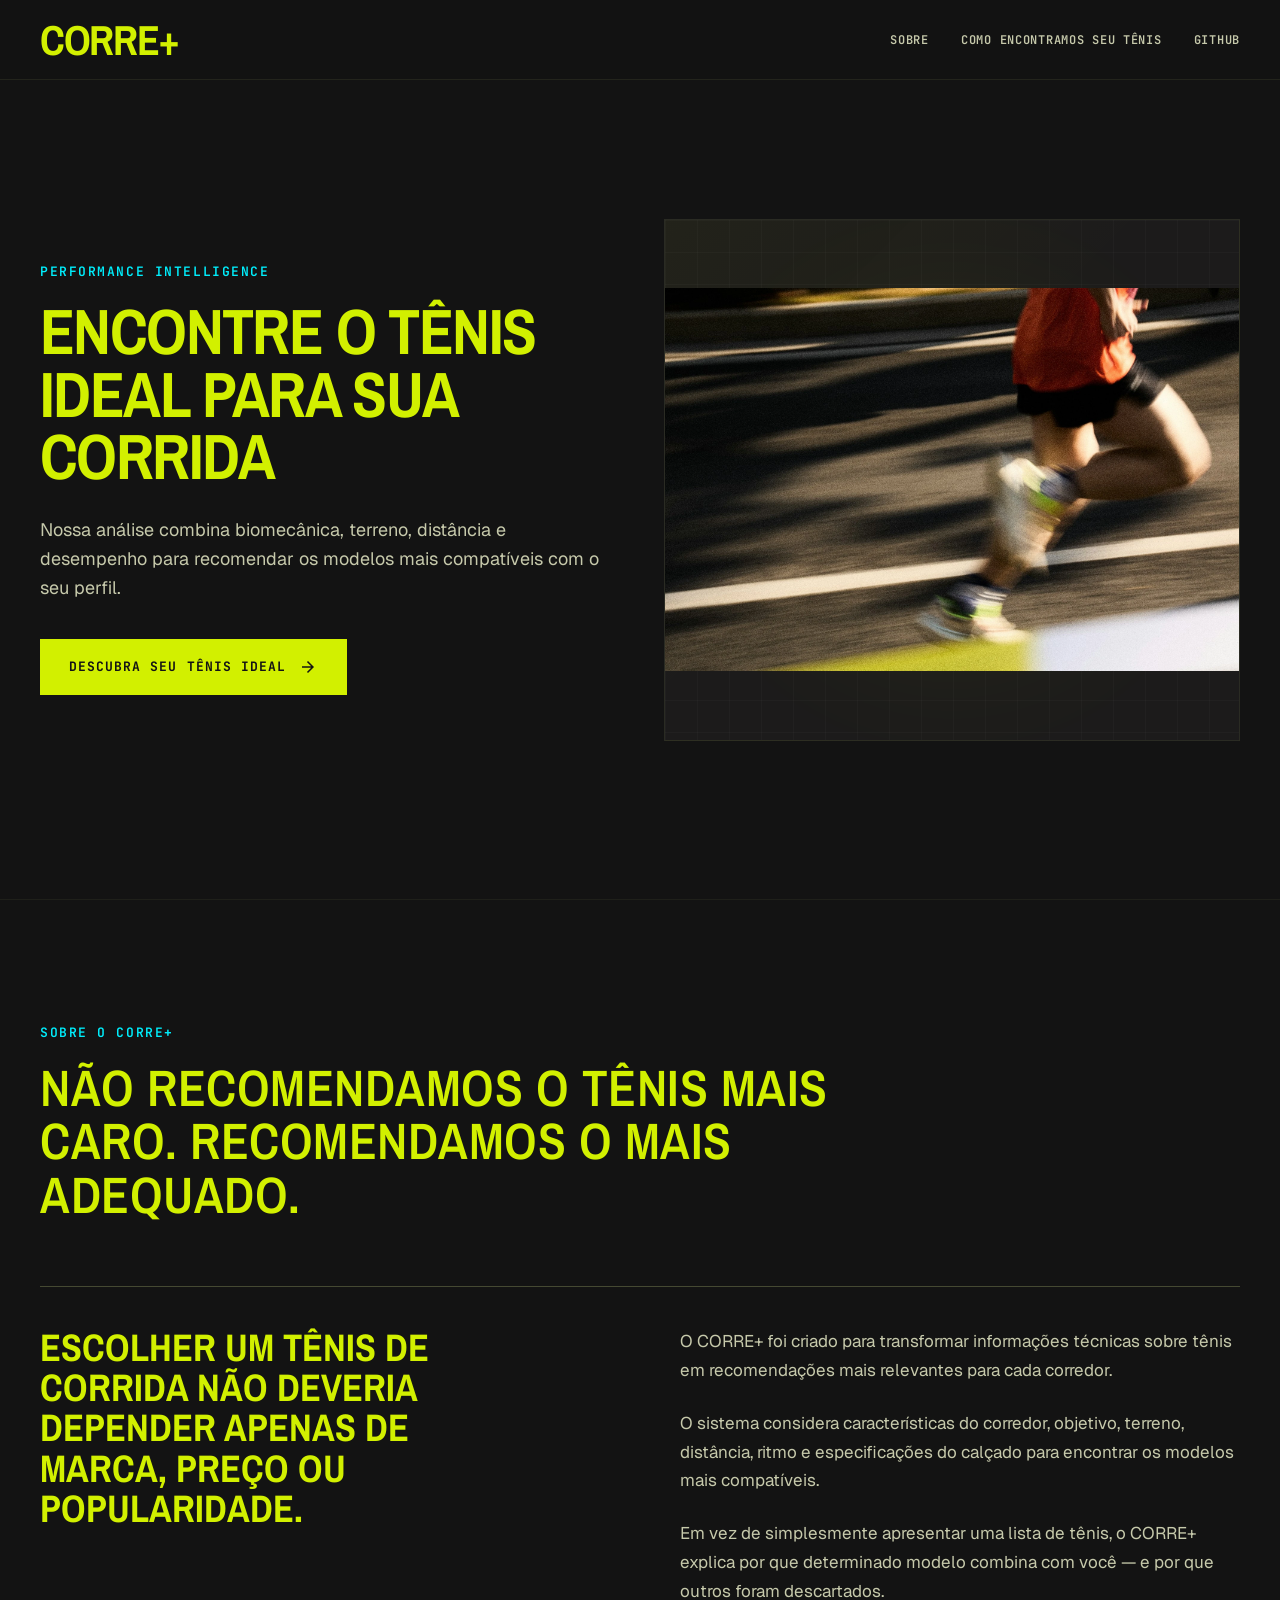
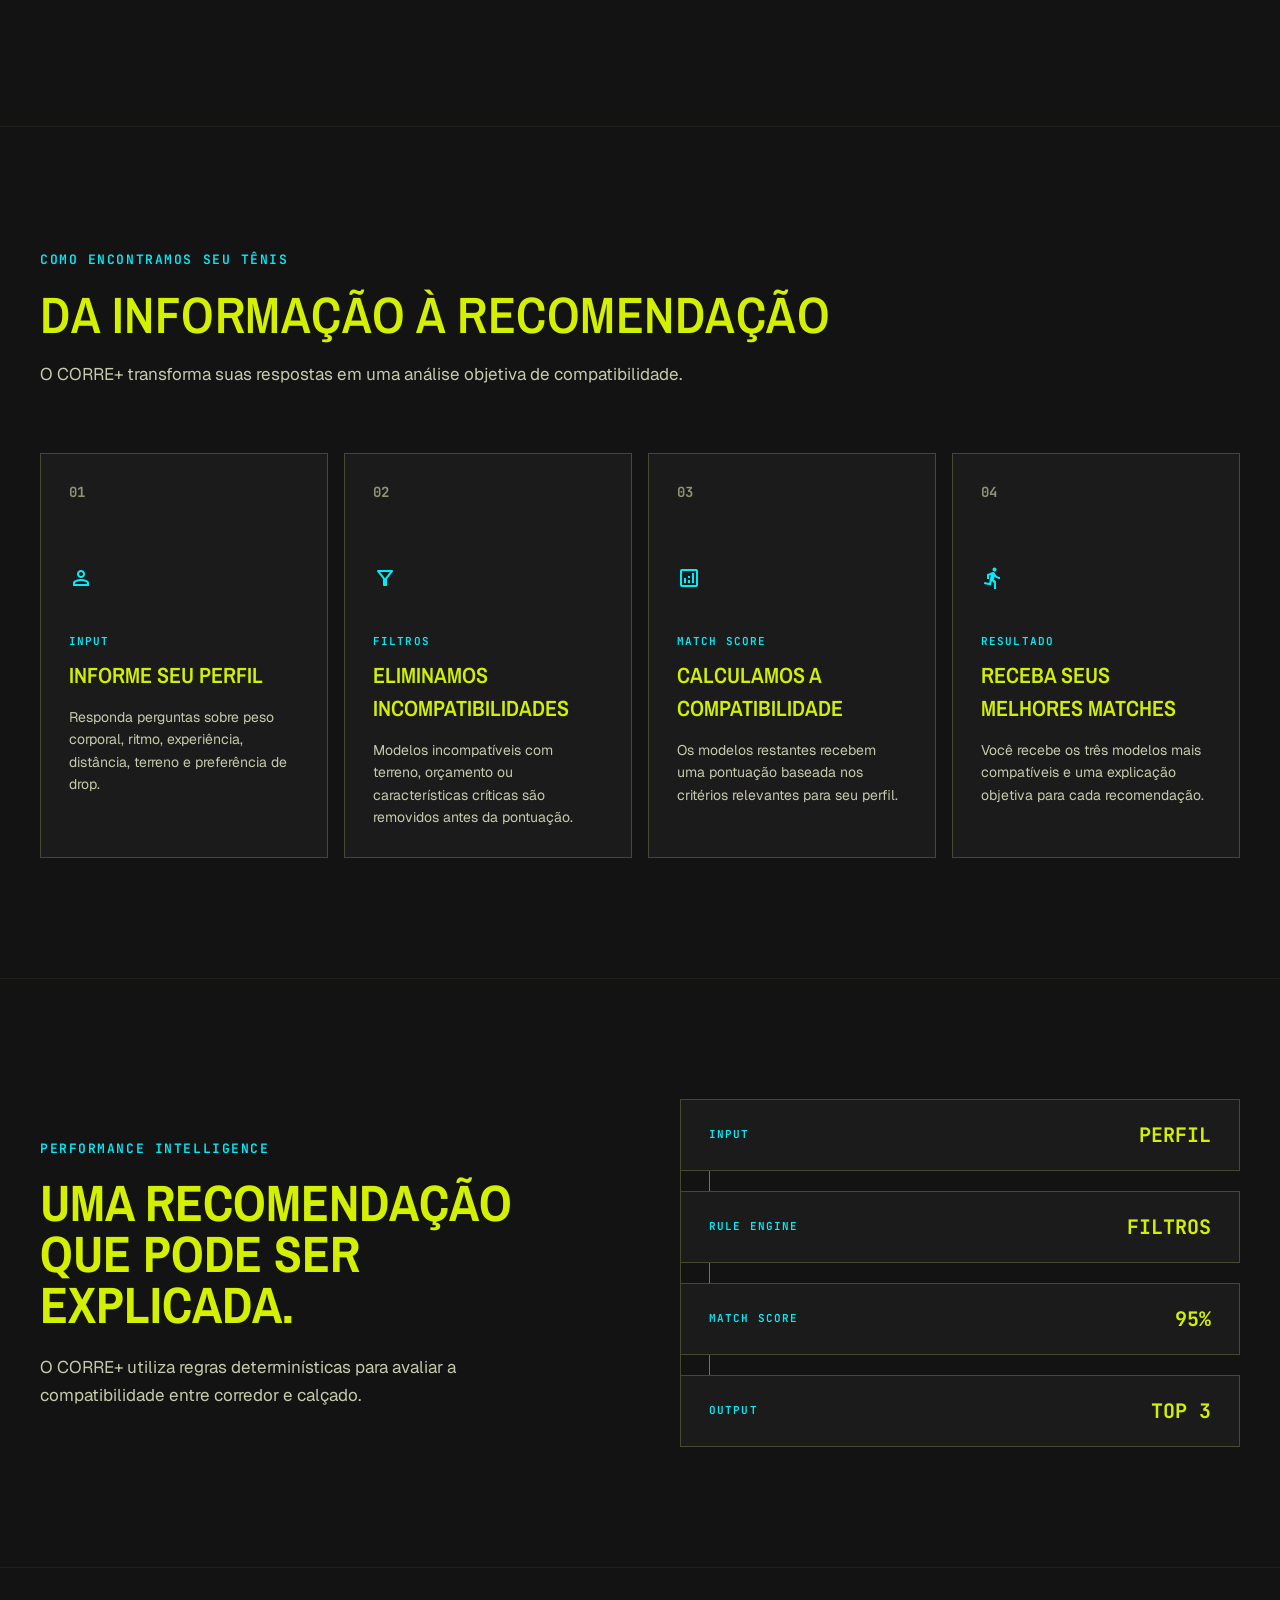
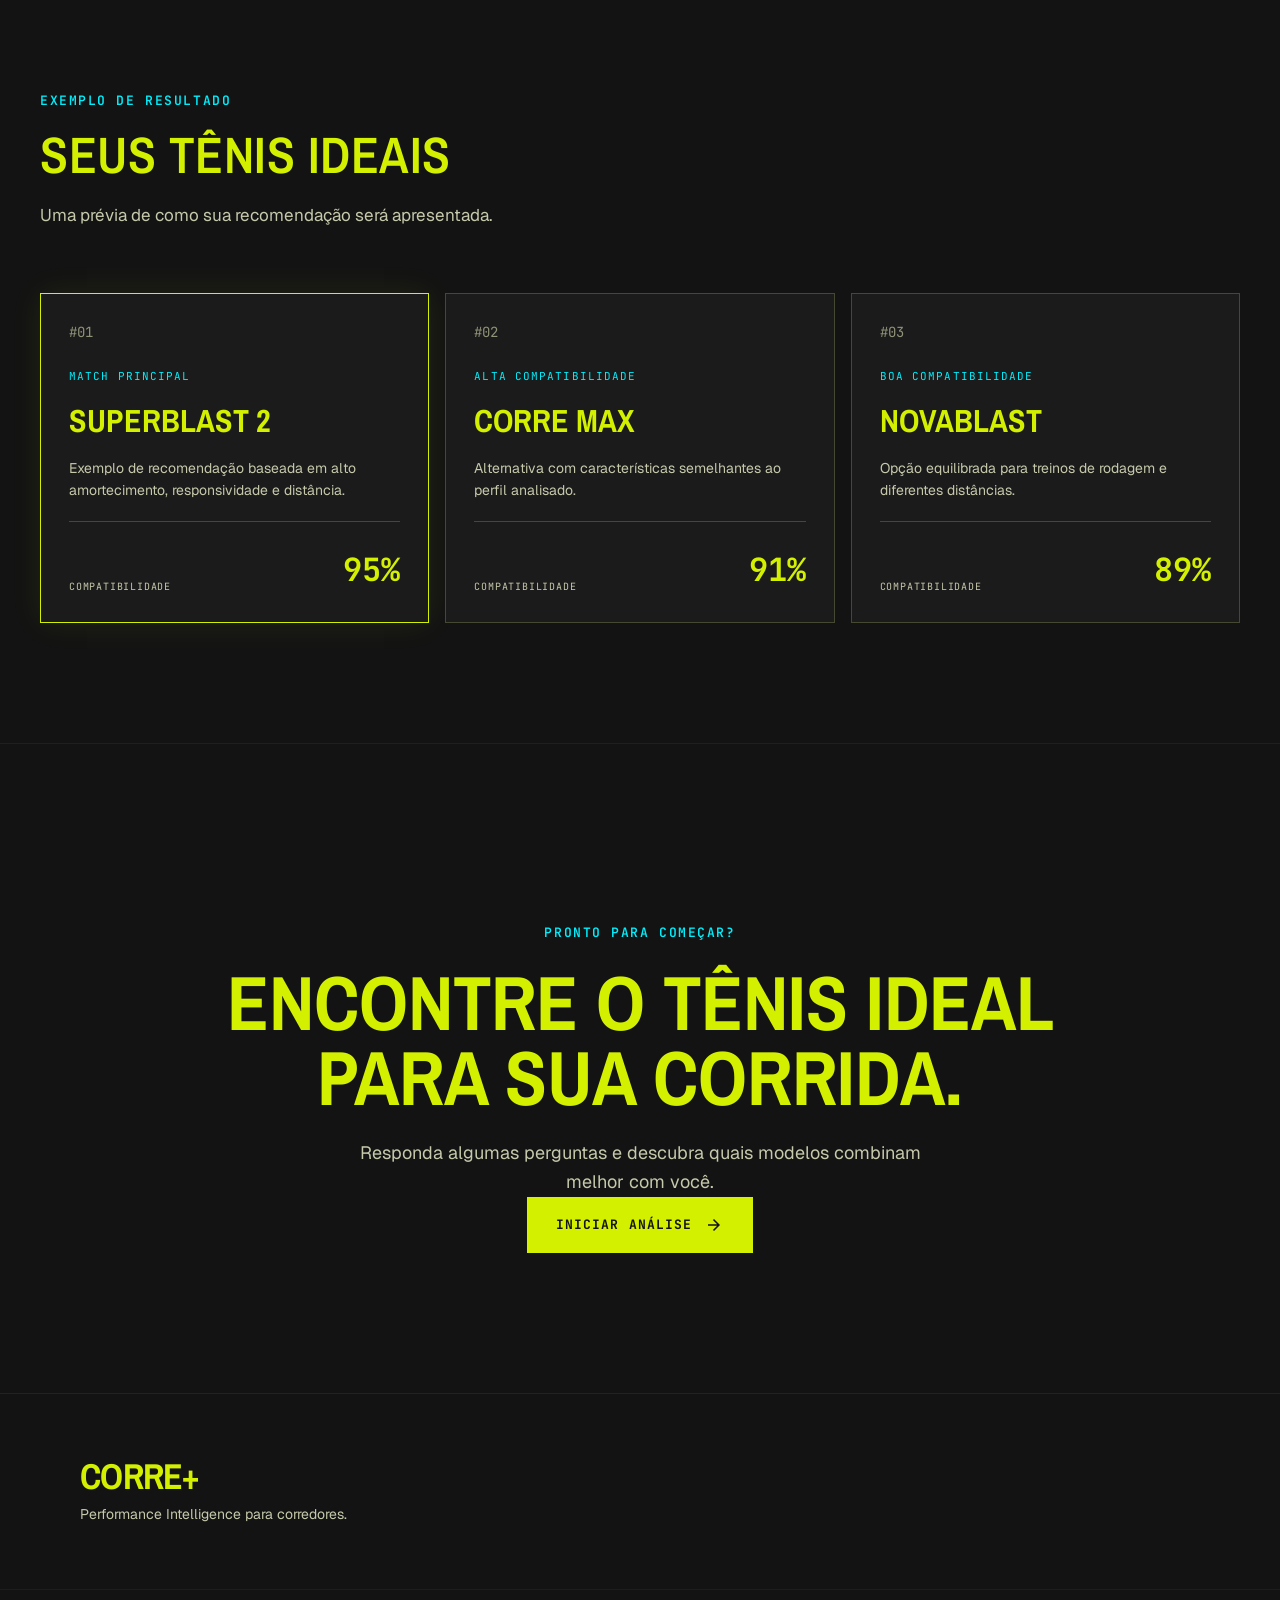
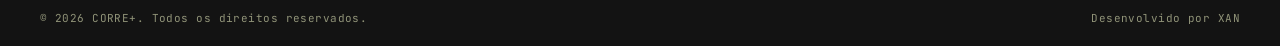
==== commit 0dcb7be5: "Projeto com base sólida possui todas as funcionalidades principais (MVP) funcionando sem erros, e o " ====
--- a/index.html
+++ b/index.html
@@ -52,47 +52,32 @@
     <!-- NAVBAR -->
 
     <header class="navbar">
-
-  <a
-    href="index.html"
-    class="brand"
-    aria-label="CORRE+ - Página inicial"
-  >
-    CORRE+
-  </a>
-
-  <nav
-    class="main-navigation"
-    aria-label="Navegação principal"
-  >
-    <ul class="nav-links">
-
-      <li>
-        <a href="#sobre">
-          Sobre
-        </a>
-      </li>
-
-      <li>
-        <a href="#como-funciona">
-          Como encontramos seu tênis
-        </a>
-      </li>
-
-      <li>
-        <a
-          href="https://github.com/xampsdev/Corre-"
-          target="_blank"
-          rel="noopener noreferrer"
-        >
-          GitHub
-        </a>
-      </li>
-
-    </ul>
-  </nav>
-
-</header>
+      <a href="index.html" class="brand" aria-label="CORRE+ - Página inicial">
+        CORRE+
+      </a>
+
+      <nav class="main-navigation" aria-label="Navegação principal">
+        <ul class="nav-links">
+          <li>
+            <a href="#sobre"> Sobre </a>
+          </li>
+
+          <li>
+            <a href="#como-funciona"> Como encontramos seu tênis </a>
+          </li>
+
+          <li>
+            <a
+              href="https://github.com/xampsdev/Corre-"
+              target="_blank"
+              rel="noopener noreferrer"
+            >
+              GitHub
+            </a>
+          </li>
+        </ul>
+      </nav>
+    </header>
 
     <!-- MAIN -->
 
@@ -465,7 +450,7 @@
           <p>Performance Intelligence para corredores.</p>
         </div>
 
-        <nav class="footer-links" aria-label="Navegação do rodapé">
+        <!-- <nav class="footer-links" aria-label="Navegação do rodapé">
           <a href="#sobre"> Sobre </a>
 
           <a href="#como-funciona"> Como encontramos seu tênis </a>
@@ -477,7 +462,7 @@
           >
             GitHub
           </a>
-        </nav>
+        </nav> -->
       </div>
 
       <div class="footer-bottom">
--- a/css/main.css
+++ b/css/main.css
@@ -13,3 +13,11 @@
 @import url("componentes/footer.css");
 
 @import url("paginas/home.css");
+
+@import url("paginas/quiz.css");
+
+@import url("paginas/resultado.css");
+
+@import url("paginas/detalhes.css");
+
+@import url("paginas/comparacao.css");
